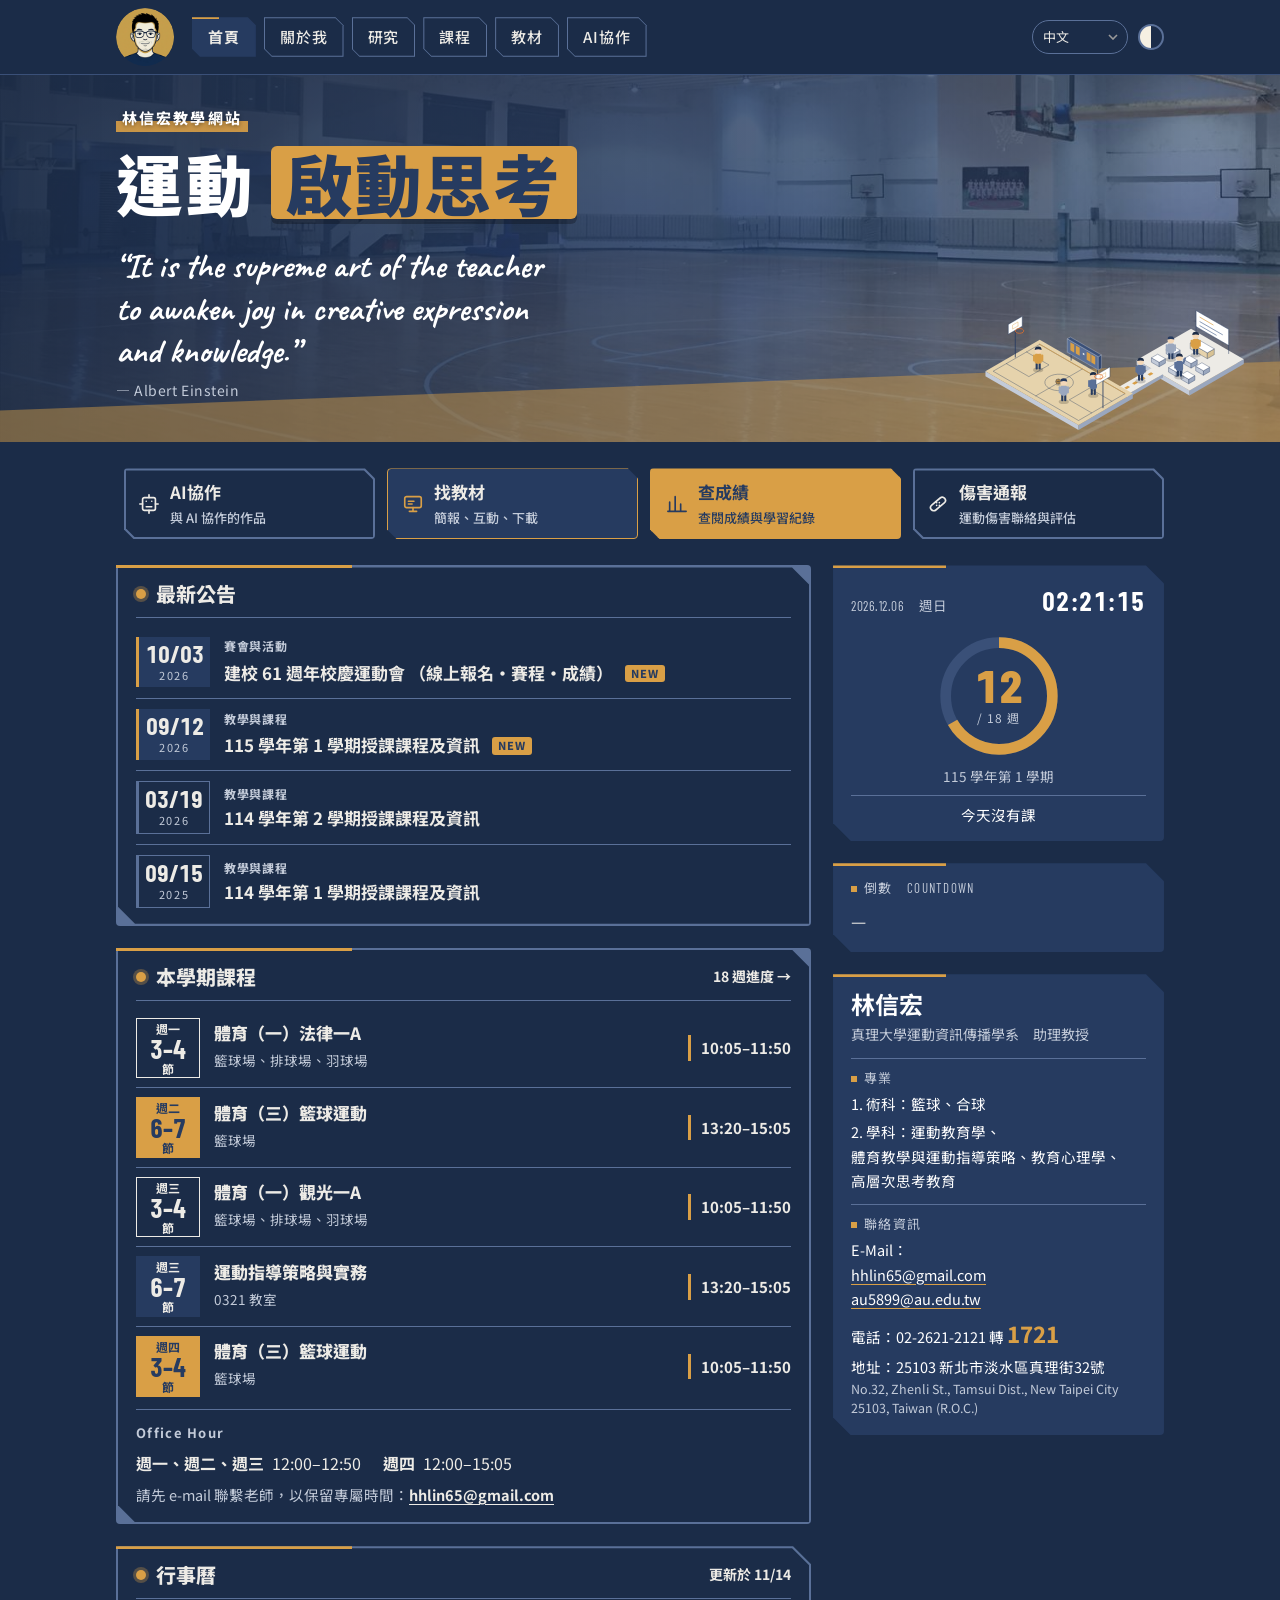
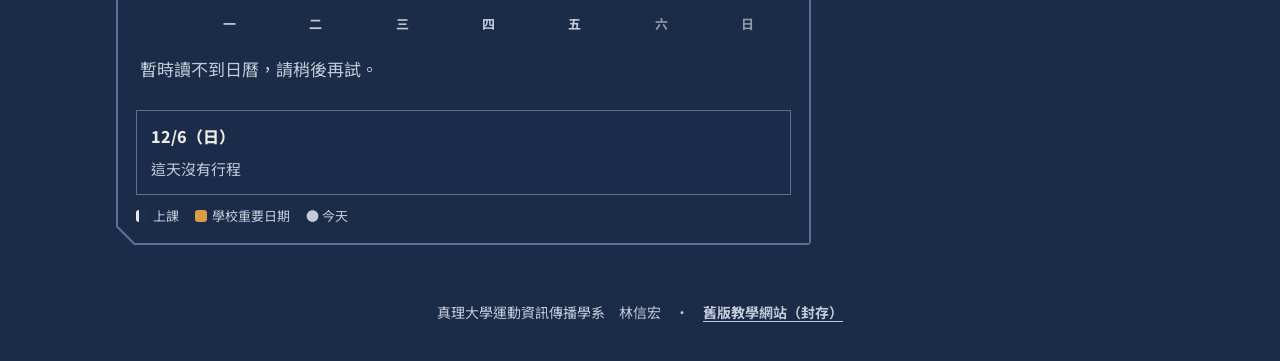
==== index.html @ 69d75ae9 "Use Chinese name only in all languages Co-Authored-By: Claude Sonnet 5.5 <noreply@anthropic.com>" ====
<!doctype html>
<html lang="zh-Hant">
<head>
<meta charset="utf-8">
<meta name="viewport" content="width=device-width,initial-scale=1,viewport-fit=cover">
<title>林信宏教學網站</title>
<meta name="description" content="真理大學運動資訊傳播學系助理教授林信宏的教學網站：課程、教材、行事曆、成績查詢與運動傷害通報。">
<meta name="theme-color" content="#263b60">
<link rel="canonical" href="https://hhlin65.github.io/">
<meta property="og:type" content="website"><meta property="og:site_name" content="林信宏教學網站"><meta property="og:locale" content="zh_TW">
<meta property="og:title" content="林信宏教學網站"><meta property="og:description" content="真理大學運動資訊傳播學系助理教授林信宏的教學網站：課程、教材、行事曆、成績查詢與運動傷害通報。"><meta property="og:url" content="https://hhlin65.github.io/"><meta property="og:image" content="https://hhlin65.github.io/assets/img/og.jpg">
<meta name="twitter:card" content="summary_large_image">
<link rel="icon" type="image/png" href="assets/img/favicon.png"><link rel="apple-touch-icon" href="assets/img/apple-touch-icon.png">
<script>try{var _t=localStorage.getItem("theme");if(_t!=="light"&&_t!=="dark")_t="dark";document.documentElement.setAttribute("data-theme",_t)}catch(e){document.documentElement.setAttribute("data-theme","dark")}</script>
<link rel="preconnect" href="https://fonts.googleapis.com"><link rel="preconnect" href="https://fonts.gstatic.com" crossorigin>
<link rel="stylesheet" href="https://fonts.googleapis.com/css2?family=Barlow+Condensed:wght@600;700;800&family=Caveat:wght@700&family=Noto+Sans+TC:wght@400;500;700;800&family=Noto+Sans:wght@400;500;700;800&family=Noto+Sans+JP:wght@400;500;700;800&display=swap">
<link rel="stylesheet" href="assets/css/index.css?v=20261115f">
</head>
<body>
<header class="top"><div class="wrap">
  <a class="brand" href="index.html" aria-label="首頁"><img src="assets/img/avatar-d52c3fb4.png" alt="林信宏" width="116" height="116"></a>
  <div class="langs"><select aria-label="Language" title="Language"><option value="zh">中文</option><option value="en">English</option><option value="ja">日本語</option><option value="vi">Tiếng Việt</option></select></div><button id="themebtn" class="themebtn" type="button" aria-label="切換淺色或深色"></button>
  <nav><a class="on" href="index.html">首頁</a><a href="about.html">關於我</a><a href="research.html">研究</a><a href="courses.html">課程</a><a class="nx" href="materials.html">教材</a><a class="nx" href="ai.html">AI協作</a><a class="nmb" href="#more" role="button" aria-haspopup="true" aria-expanded="false">更多</a><span class="nmm" hidden><a href="materials.html">教材</a><a href="ai.html">AI協作</a></span></nav>
</div></header>

<section class="hero photo" id="heroB"><div class="wrap"><div class="hw"><div class="hx">
   <div class="eyebrow">林信宏教學網站</div>
    <h1>運動<em>啟動思考</em></h1>
    <figure class="hq"><blockquote>“It is the supreme art of the teacher to awaken joy in creative expression and knowledge.”</blockquote><figcaption>— Albert Einstein</figcaption></figure>
  </div><div class="art"><svg class="isoart" viewBox="-182 -159 798 441" role="img" aria-label="籃球場與教室的等距插圖：教練與學生在球場練習，學生在教室上課，中間有小路相連" xmlns="http://www.w3.org/2000/svg"><title>籃球場與教室</title><g class="fl fl3"><g transform="translate(78.8 -240.5)"><polygon points="202.6,299.0 355.8,387.4 355.8,373.1 202.6,284.7" fill="#C3CBD9"/><polygon points="513.4,296.4 355.8,387.4 355.8,373.1 513.4,282.1" fill="#9AA7BE"/><polygon points="360.3,193.7 513.4,282.1 355.8,373.1 202.6,284.7" fill="#EDEBE6"/><polygon points="374.9,187.9 469.5,242.5 469.5,195.7 374.9,141.1" fill="#FFFFFF" stroke="#263b60" stroke-width="1.4" stroke-linejoin="round"/><polyline points="386.2,160.6 424.4,182.7" fill="none" stroke="#d99f46" stroke-width="2" stroke-linecap="round" stroke-linejoin="round" opacity="1"/><polyline points="386.2,173.6 451.5,211.2" fill="none" stroke="#5A7098" stroke-width="2" stroke-linecap="round" stroke-linejoin="round" opacity="1"/><polyline points="386.2,185.2 433.4,212.6" fill="none" stroke="#5A7098" stroke-width="2" stroke-linecap="round" stroke-linejoin="round" opacity="1"/><polyline points="374.9,187.9 374.9,211.2" fill="none" stroke="#263b60" stroke-width="1.4" stroke-linecap="round" stroke-linejoin="round" opacity="1"/><polyline points="469.5,242.5 469.5,265.9" fill="none" stroke="#263b60" stroke-width="1.4" stroke-linecap="round" stroke-linejoin="round" opacity="1"/><polygon points="358.0,252.2 407.6,280.8 407.6,263.9 358.0,235.3" fill="#E6D3AC" stroke="#263b60" stroke-width="1" stroke-linejoin="round"/><polygon points="427.8,269.1 407.6,280.8 407.6,263.9 427.8,252.2" fill="#D8C294" stroke="#263b60" stroke-width="1" stroke-linejoin="round"/><polygon points="378.3,223.6 427.8,252.2 407.6,263.9 358.0,235.3" fill="#FFFFFF" stroke="#263b60" stroke-width="1" stroke-linejoin="round"/><polygon points="288.2,266.5 310.7,279.5 310.7,266.5 288.2,253.5" fill="#C3CBD9" stroke="#263b60" stroke-width="1" stroke-linejoin="round"/><polygon points="328.7,269.1 310.7,279.5 310.7,266.5 328.7,256.1" fill="#9AA7BE" stroke="#263b60" stroke-width="1" stroke-linejoin="round"/><polygon points="306.2,243.1 328.7,256.1 310.7,266.5 288.2,253.5" fill="#FFFFFF" stroke="#263b60" stroke-width="1" stroke-linejoin="round"/><polygon points="245.4,291.2 267.9,304.2 267.9,291.2 245.4,278.2" fill="#C3CBD9" stroke="#263b60" stroke-width="1" stroke-linejoin="round"/><polygon points="286.0,293.8 267.9,304.2 267.9,291.2 286.0,280.8" fill="#9AA7BE" stroke="#263b60" stroke-width="1" stroke-linejoin="round"/><polygon points="263.4,267.8 286.0,280.8 267.9,291.2 245.4,278.2" fill="#FFFFFF" stroke="#263b60" stroke-width="1" stroke-linejoin="round"/><polygon points="337.7,295.1 360.3,308.1 360.3,295.1 337.7,282.1" fill="#C3CBD9" stroke="#263b60" stroke-width="1" stroke-linejoin="round"/><polygon points="378.3,297.7 360.3,308.1 360.3,295.1 378.3,284.7" fill="#9AA7BE" stroke="#263b60" stroke-width="1" stroke-linejoin="round"/><polygon points="355.8,271.7 378.3,284.7 360.3,295.1 337.7,282.1" fill="#FFFFFF" stroke="#263b60" stroke-width="1" stroke-linejoin="round"/><polygon points="373.8,315.9 396.3,328.9 396.3,315.9 373.8,302.9" fill="#C3CBD9" stroke="#263b60" stroke-width="1" stroke-linejoin="round"/><polygon points="414.3,318.5 396.3,328.9 396.3,315.9 414.3,305.5" fill="#9AA7BE" stroke="#263b60" stroke-width="1" stroke-linejoin="round"/><polygon points="391.8,292.5 414.3,305.5 396.3,315.9 373.8,302.9" fill="#FFFFFF" stroke="#263b60" stroke-width="1" stroke-linejoin="round"/><polygon points="295.0,319.8 317.5,332.8 317.5,319.8 295.0,306.8" fill="#C3CBD9" stroke="#263b60" stroke-width="1" stroke-linejoin="round"/><polygon points="335.5,322.4 317.5,332.8 317.5,319.8 335.5,309.4" fill="#9AA7BE" stroke="#263b60" stroke-width="1" stroke-linejoin="round"/><polygon points="313.0,296.4 335.5,309.4 317.5,319.8 295.0,306.8" fill="#FFFFFF" stroke="#263b60" stroke-width="1" stroke-linejoin="round"/><polygon points="331.0,340.6 353.5,353.6 353.5,340.6 331.0,327.6" fill="#C3CBD9" stroke="#263b60" stroke-width="1" stroke-linejoin="round"/><polygon points="371.5,343.2 353.5,353.6 353.5,340.6 371.5,330.2" fill="#9AA7BE" stroke="#263b60" stroke-width="1" stroke-linejoin="round"/><polygon points="349.0,317.2 371.5,330.2 353.5,340.6 331.0,327.6" fill="#FFFFFF" stroke="#263b60" stroke-width="1" stroke-linejoin="round"/><g transform="translate(373.8 269.1) scale(1.35)"><ellipse cx="0" cy="1" rx="11" ry="5" fill="#000" opacity=".18"/><rect x="-5.5" y="-14" width="4.6" height="14" rx="2" fill="#263b60"/><rect x="0.9" y="-14" width="4.6" height="14" rx="2" fill="#263b60"/><rect x="-8" y="-34" width="16" height="22" rx="6" fill="#d99f46"/><rect x="-11" y="-32" width="4" height="15" rx="2" fill="#d99f46"/><rect x="7" y="-32" width="4" height="15" rx="2" fill="#d99f46"/><circle cx="0" cy="-41" r="7.2" fill="#F3D7B8"/><path d="M-7.4 -42 a7.4 7.4 0 0 1 14.8 0 q-7 -3 -14.8 0z" fill="#1b2c48"/></g><g transform="translate(301.7 282.1) scale(1.35)"><ellipse cx="0" cy="1" rx="11" ry="5" fill="#000" opacity=".18"/><rect x="-5.5" y="-14" width="4.6" height="14" rx="2" fill="#263b60"/><rect x="0.9" y="-14" width="4.6" height="14" rx="2" fill="#263b60"/><rect x="-8" y="-34" width="16" height="22" rx="6" fill="#9AA7BE"/><rect x="-11" y="-32" width="4" height="15" rx="2" fill="#9AA7BE"/><rect x="7" y="-32" width="4" height="15" rx="2" fill="#9AA7BE"/><circle cx="0" cy="-41" r="7.2" fill="#F3D7B8"/><path d="M-7.4 -42 a7.4 7.4 0 0 1 14.8 0 q-7 -3 -14.8 0z" fill="#263b60"/></g><g transform="translate(326.5 332.8) scale(1.35)"><ellipse cx="0" cy="1" rx="11" ry="5" fill="#000" opacity=".18"/><rect x="-5.5" y="-14" width="4.6" height="14" rx="2" fill="#263b60"/><rect x="0.9" y="-14" width="4.6" height="14" rx="2" fill="#263b60"/><rect x="-8" y="-34" width="16" height="22" rx="6" fill="#5A7098"/><rect x="-11" y="-32" width="4" height="15" rx="2" fill="#5A7098"/><rect x="7" y="-42" width="4" height="15" rx="2" fill="#5A7098" transform="rotate(20 9 -30)"/><circle cx="0" cy="-41" r="7.2" fill="#F3D7B8"/><path d="M-7.4 -42 a7.4 7.4 0 0 1 14.8 0 q-7 -3 -14.8 0z" fill="#1b2c48"/></g></g></g><g class="fl fl2"><polygon points="225.2,135.2 256.7,153.4 256.7,143.0 225.2,124.8" fill="#C3CBD9"/><polygon points="358.0,94.9 256.7,153.4 256.7,143.0 358.0,84.5" fill="#9AA7BE"/><polygon points="326.5,66.3 358.0,84.5 256.7,143.0 225.2,124.8" fill="#EDEBE6"/><polygon points="323.1,80.0 329.9,83.8 319.7,89.7 313.0,85.8" fill="#d99f46"/><polygon points="300.6,93.0 307.4,96.8 297.2,102.7 290.5,98.8" fill="#d99f46"/><polygon points="278.1,105.9 284.8,109.8 274.7,115.7 267.9,111.8" fill="#d99f46"/><polygon points="255.6,118.9 262.3,122.8 252.2,128.7 245.4,124.8" fill="#d99f46"/><g transform="translate(292.7 104.0) scale(1.35)"><ellipse cx="0" cy="1" rx="11" ry="5" fill="#000" opacity=".18"/><rect x="-5.5" y="-14" width="4.6" height="14" rx="2" fill="#263b60"/><rect x="0.9" y="-14" width="4.6" height="14" rx="2" fill="#263b60"/><rect x="-8" y="-34" width="16" height="22" rx="6" fill="#5A7098"/><rect x="-11" y="-32" width="4" height="15" rx="2" fill="#5A7098"/><rect x="7" y="-32" width="4" height="15" rx="2" fill="#5A7098"/><circle cx="0" cy="-41" r="7.2" fill="#F3D7B8"/><path d="M-7.4 -42 a7.4 7.4 0 0 1 14.8 0 q-7 -3 -14.8 0z" fill="#1b2c48"/></g></g><g class="fl fl1"><polygon points="-157.6,91.0 112.6,247.0 112.6,232.7 -157.6,76.7" fill="#C3CBD9"/><polygon points="270.2,156.0 112.6,247.0 112.6,232.7 270.2,141.7" fill="#9AA7BE"/><polygon points="0.0,-14.3 270.2,141.7 112.6,232.7 -157.6,76.7" fill="#E6D3AC"/><polyline points="0.0,-1.3 247.7,141.7 112.6,219.7 -135.1,76.7 0.0,-1.3" fill="none" stroke="#263b60" stroke-width="1.5" stroke-linecap="round" stroke-linejoin="round" opacity="0.7"/><polyline points="123.8,70.2 -11.3,148.2" fill="none" stroke="#263b60" stroke-width="1.5" stroke-linecap="round" stroke-linejoin="round" opacity="0.7"/><polyline points="85.6,126.1 78.3,129.4 70.0,131.8 60.9,132.9 51.7,132.9 42.6,131.8 34.3,129.4 27.0,126.1 21.2,121.9 17.2,117.1 15.2,111.9 15.2,106.5 17.2,101.3 21.2,96.5 27.0,92.3 34.3,89.0 42.6,86.6 51.7,85.5 60.9,85.5 70.0,86.6 78.3,89.0 85.6,92.3 91.3,96.5 95.4,101.3 97.4,106.5 97.4,111.9 95.4,117.1 91.3,121.9 85.6,126.1" fill="none" stroke="#263b60" stroke-width="1.5" stroke-linecap="round" stroke-linejoin="round" opacity="0.7"/><polyline points="-38.3,20.8 27.0,58.5 -31.5,92.3 -96.8,54.6" fill="none" stroke="#263b60" stroke-width="1.5" stroke-linecap="round" stroke-linejoin="round" opacity="0.7"/><polyline points="209.4,163.8 144.1,126.1 85.6,159.9 150.9,197.6" fill="none" stroke="#263b60" stroke-width="1.5" stroke-linecap="round" stroke-linejoin="round" opacity="0.7"/><polyline points="0.0,-1.6 247.7,141.4" fill="none" stroke="#d99f46" stroke-width="2.2" stroke-linecap="round" stroke-linejoin="round" opacity="0.9"/><polyline points="-70.9,35.8 -70.9,-47.4" fill="none" stroke="#263b60" stroke-width="2.4" stroke-linecap="round" stroke-linejoin="round" opacity="1"/><polygon points="-50.7,-53.9 -91.2,-30.5 -91.2,-59.1 -50.7,-82.5" fill="#FFFFFF" stroke="#263b60" stroke-width="1.2" stroke-linejoin="round"/><polyline points="-63.0,-54.6 -78.8,-45.5 -78.8,-57.2 -63.0,-66.3 -63.0,-54.6" fill="none" stroke="#d99f46" stroke-width="1.1" stroke-linecap="round" stroke-linejoin="round" opacity="1"/><polyline points="-50.0,-35.4 -53.9,-33.8 -58.5,-33.3 -63.2,-33.8 -67.1,-35.4 -69.7,-37.6 -70.6,-40.3 -69.7,-43.0 -67.1,-45.2 -63.2,-46.8 -58.5,-47.3 -53.9,-46.8 -50.0,-45.2 -47.4,-43.0 -46.4,-40.3 -47.4,-37.6 -50.0,-35.4" fill="none" stroke="#E0702E" stroke-width="2.2" stroke-linecap="round" stroke-linejoin="round" opacity="1"/><polyline points="91.2,44.8 91.2,22.8" fill="none" stroke="#263b60" stroke-width="2.2" stroke-linecap="round" stroke-linejoin="round" opacity="1"/><polyline points="167.7,89.1 167.7,67.0" fill="none" stroke="#263b60" stroke-width="2.2" stroke-linecap="round" stroke-linejoin="round" opacity="1"/><polygon points="79.9,21.5 170.0,73.4 170.0,34.5 79.9,-17.5" fill="#5A7098" stroke="#C3CBD9" stroke-width="1" stroke-linejoin="round"/><polygon points="179.0,68.2 170.0,73.4 170.0,34.5 179.0,29.3" fill="#2F4670" stroke="#C3CBD9" stroke-width="1" stroke-linejoin="round"/><polygon points="88.9,-22.7 179.0,29.3 170.0,34.5 79.9,-17.5" fill="#3A5078" stroke="#C3CBD9" stroke-width="1" stroke-linejoin="round"/><polygon points="88.9,16.2 100.2,22.8 100.2,-0.6 88.9,-7.1" fill="#d99f46"/><polygon points="104.7,25.3 116.0,31.8 116.0,8.4 104.7,1.9" fill="#d99f46"/><polygon points="136.2,43.6 147.5,50.1 147.5,26.7 136.2,20.2" fill="#d99f46"/><polygon points="149.7,51.3 161.0,57.8 161.0,34.4 149.7,27.9" fill="#d99f46"/><polygon points="125.0,28.0 129.5,30.6 129.5,25.4 125.0,22.8" fill="#EDEBE6"/><g transform="translate(54.0 106.6)"><ellipse cx="0" cy="9" rx="7" ry="3" fill="#000" opacity=".18"/><circle r="7.5" fill="#d99f46" stroke="#1b2c48" stroke-width="1.2"/><path d="M-7.5 0h15M0 -7.5v15M-5 -5.5q5 5.5 0 11M5 -5.5q-5 5.5 0 11" stroke="#1b2c48" stroke-width="1" fill="none"/></g><g transform="translate(-4.5 71.5) scale(1.35)"><ellipse cx="0" cy="1" rx="11" ry="5" fill="#000" opacity=".18"/><rect x="-5.5" y="-14" width="4.6" height="14" rx="2" fill="#263b60"/><rect x="0.9" y="-14" width="4.6" height="14" rx="2" fill="#263b60"/><rect x="-8" y="-34" width="16" height="22" rx="6" fill="#d99f46"/><rect x="-11" y="-32" width="4" height="15" rx="2" fill="#d99f46"/><rect x="7" y="-32" width="4" height="15" rx="2" fill="#d99f46"/><circle cx="0" cy="-41" r="7.2" fill="#F3D7B8"/><path d="M-7.4 -42 a7.4 7.4 0 0 1 14.8 0 q-7 -3 -14.8 0z" fill="#1b2c48"/><path d="M0 -33 l0 4" stroke="#d99f46" stroke-width="1.5"/><circle cx="0" cy="-28" r="2" fill="#d99f46"/></g><g transform="translate(155.4 145.6) scale(1.35)"><ellipse cx="0" cy="1" rx="11" ry="5" fill="#000" opacity=".18"/><rect x="-5.5" y="-14" width="4.6" height="14" rx="2" fill="#263b60"/><rect x="0.9" y="-14" width="4.6" height="14" rx="2" fill="#263b60"/><rect x="-8" y="-34" width="16" height="22" rx="6" fill="#5A7098"/><rect x="-11" y="-32" width="4" height="15" rx="2" fill="#5A7098"/><rect x="7" y="-42" width="4" height="15" rx="2" fill="#5A7098" transform="rotate(20 9 -30)"/><circle cx="0" cy="-41" r="7.2" fill="#F3D7B8"/><path d="M-7.4 -42 a7.4 7.4 0 0 1 14.8 0 q-7 -3 -14.8 0z" fill="#1b2c48"/></g><g transform="translate(69.8 163.8) scale(1.35)"><ellipse cx="0" cy="1" rx="11" ry="5" fill="#000" opacity=".18"/><rect x="-5.5" y="-14" width="4.6" height="14" rx="2" fill="#263b60"/><rect x="0.9" y="-14" width="4.6" height="14" rx="2" fill="#263b60"/><rect x="-8" y="-34" width="16" height="22" rx="6" fill="#9AA7BE"/><rect x="-11" y="-32" width="4" height="15" rx="2" fill="#9AA7BE"/><rect x="7" y="-32" width="4" height="15" rx="2" fill="#9AA7BE"/><circle cx="0" cy="-41" r="7.2" fill="#F3D7B8"/><path d="M-7.4 -42 a7.4 7.4 0 0 1 14.8 0 q-7 -3 -14.8 0z" fill="#263b60"/></g><polyline points="183.5,182.7 183.5,99.5" fill="none" stroke="#263b60" stroke-width="2.4" stroke-linecap="round" stroke-linejoin="round" opacity="1"/><polygon points="203.8,93.0 163.2,116.4 163.2,87.8 203.8,64.4" fill="#FFFFFF" stroke="#263b60" stroke-width="1.2" stroke-linejoin="round"/><polyline points="191.4,92.3 175.6,101.4 175.6,89.7 191.4,80.6 191.4,92.3" fill="none" stroke="#d99f46" stroke-width="1.1" stroke-linecap="round" stroke-linejoin="round" opacity="1"/><polyline points="179.7,97.2 175.8,98.8 171.1,99.3 166.5,98.8 162.6,97.2 159.9,95.0 159.0,92.3 159.9,89.6 162.6,87.4 166.5,85.8 171.1,85.3 175.8,85.8 179.7,87.4 182.3,89.6 183.2,92.3 182.3,95.0 179.7,97.2" fill="none" stroke="#E0702E" stroke-width="2.2" stroke-linecap="round" stroke-linejoin="round" opacity="1"/></g></svg></div></div></div></section>

<main class="wrap">
  <nav class="quick" aria-label="快速入口">
    <a class="qk" href="ai.html"><svg width="22" height="22" viewBox="0 0 24 24" fill="none" stroke="currentColor" stroke-width="1.8" stroke-linecap="round" stroke-linejoin="round"><rect x="5" y="5" width="14" height="14" rx="2"/><path d="M9 9h.01M15 9h.01M9 15h6M12 2v3M12 19v3M2 12h3M19 12h3"/></svg><b>AI協作</b><span>與 AI 協作的作品</span></a>
    <a class="qk hi" href="materials.html"><svg width="22" height="22" viewBox="0 0 24 24" fill="none" stroke="currentColor" stroke-width="1.8" stroke-linecap="round" stroke-linejoin="round"><rect x="3" y="4" width="18" height="12" rx="2"/><path d="M8 20h8M12 16v4M7 9h6M7 12h4"/></svg><b>找教材</b><span>簡報、互動、下載</span></a>
    <a class="qk gd" href="https://script.google.com/macros/s/AKfycbyzndbD1elnk8RmDRaUvWYGxYYZqFdYYVvDS8jlTCktaMalX1Iyf2mPrUxnWKXONxP5/exec" target="_blank" rel="noopener"><svg width="22" height="22" viewBox="0 0 24 24" fill="none" stroke="currentColor" stroke-width="1.8" stroke-linecap="round" stroke-linejoin="round"><path d="M4 20V10M10 20V4M16 20v-8M22 20H2"/></svg><b>查成績</b><span>查閱成績與學習紀錄</span></a>
    <a class="qk" href="https://script.google.com/macros/s/AKfycbwx3yVNJ8moSNGiHnkkxMR8lPpFZ1Q7ZP0ABpOi9_oW9vx4gBXgfvj_aTLtWyEIZdo/exec" target="_blank" rel="noopener"><svg width="22" height="22" viewBox="0 0 24 24" fill="none" stroke="currentColor" stroke-width="1.8" stroke-linecap="round" stroke-linejoin="round"><rect x="2.5" y="8.5" width="19" height="7" rx="3.5" transform="rotate(-40 12 12)"/><path d="M10.5 10.5h.01M13.5 13.5h.01M10.5 13.5h.01M13.5 10.5h.01"/></svg><b>傷害通報</b><span>運動傷害聯絡與評估</span></a>
  </nav>
  <div class="cols">
    <div class="lcol">
      <article class="panel big sb" aria-labelledby="ann">
        <header class="ph"><i class="led"></i><h2 id="ann">最新公告</h2></header>
        <ul class="wire">
          <li class="new"><div class="wd"><b>10/03</b><small>2026</small></div><div class="tx"><span class="cat">賽會與活動</span><span class="tl"><a href="https://hhlin65.github.io/sportsday/" target="_blank" rel="noopener">建校 61 週年校慶運動會 <span class="nb">（線上報名・賽程・成績）</span></a> <em class="nw">NEW</em></span></div></li>
          <li class="new"><div class="wd"><b>09/12</b><small>2026</small></div><div class="tx"><span class="cat">教學與課程</span><span class="tl"><a href="courses.html">115 學年第 1 學期授課課程及資訊</a> <em class="nw">NEW</em></span></div></li>
          <li><div class="wd"><b>03/19</b><small>2026</small></div><div class="tx"><span class="cat">教學與課程</span><a href="courses.html">114 學年第 2 學期授課課程及資訊</a></div></li>
          <li><div class="wd"><b>09/15</b><small>2025</small></div><div class="tx"><span class="cat">教學與課程</span><a href="courses.html">114 學年第 1 學期授課課程及資訊</a></div></li>
        </ul>
      </article>
      <article class="panel big sb" aria-labelledby="crs">
        <header class="ph"><i class="led"></i><h2 id="crs">本學期課程</h2><a class="all" href="courses.html">18 週進度 →</a></header>
        <ul class="fx">
          <li data-d="1"><div class="dy"><small>週一</small><b>3–4</b><small>節</small></div><div class="nm"><b><a href="courses.html#c-pe1">體育（一）法律一A</a></b><span>籃球場、排球場、羽球場</span></div><em>10:05–11:50</em></li>
          <li data-d="2"><div class="dy gd"><small>週二</small><b>6–7</b><small>節</small></div><div class="nm"><b><a href="courses.html#c-pe3">體育（三）籃球運動</a></b><span>籃球場</span></div><em>13:20–15:05</em></li>
          <li data-d="3"><div class="dy"><small>週三</small><b>3–4</b><small>節</small></div><div class="nm"><b><a href="courses.html#c-pe1">體育（一）觀光一A</a></b><span>籃球場、排球場、羽球場</span></div><em>10:05–11:50</em></li>
          <li data-d="3"><div class="dy nv"><small>週三</small><b>6–7</b><small>節</small></div><div class="nm"><b><a href="courses.html#c-sports">運動指導策略與實務</a></b><span>0321 教室</span></div><em>13:20–15:05</em></li>
          <li data-d="4"><div class="dy gd"><small>週四</small><b>3–4</b><small>節</small></div><div class="nm"><b><a href="courses.html#c-pe3">體育（三）籃球運動</a></b><span>籃球場</span></div><em>10:05–11:50</em></li>
        </ul>
        <div class="oh"><div class="ohh">Office Hour</div><div class="ohb"><span><b>週一、週二、週三</b><span class="nb">12:00–12:50</span></span><span><b>週四</b><span class="nb">12:00–15:05</span></span></div><p><span class="nb">請先 e-mail 聯繫老師，</span><span class="nb">以保留專屬時間：</span><a class="ml" href="mailto:hhlin65@gmail.com">hhlin65@gmail.com</a></p></div>
      </article>
      <article class="panel big" aria-labelledby="calh">
      <header class="ph"><i class="led"></i><h2 id="calh">行事曆</h2><span class="all" id="calUpd">連線中…</span></header>
      <div class="calwrap">
        <div class="calgrid calhead"><span></span><span>一</span><span>二</span><span>三</span><span>四</span><span>五</span><span class="we">六</span><span class="we">日</span></div>
        <div id="calBody" class="calbody"></div>
      </div>
      <div class="caldet" id="calDet" aria-live="polite"></div>
      <div class="legend2"><span><i class="c1"></i>上課</span><span><i class="c2"></i>學校重要日期</span><span>● 今天</span></div>
    </article>
    </div>
    <aside class="rcol" aria-label="儀表">
      <article class="gauge ringc">
        <div class="gl clk"><span id="clkD"></span><b id="clkT"></b></div>
        <div class="ringw"><svg viewBox="0 0 120 120" width="128" height="128" aria-hidden="true"><circle cx="60" cy="60" r="50" fill="none" stroke="#3A5078" stroke-width="10"/><circle id="ringArc" cx="60" cy="60" r="50" fill="none" stroke="#d99f46" stroke-width="10" stroke-linecap="butt" transform="rotate(-90 60 60)" stroke-dasharray="314.2" stroke-dashoffset="314.2"/></svg><div class="rc"><b id="ringNum">—</b><small>/ 18 週</small></div></div>
        <div class="gs" id="wkSub">115 學年第 1 學期</div>
        <div class="gt" id="todayLine"></div>
      </article>
      <article class="gauge">
        <div class="gl">倒數　COUNTDOWN</div>
        <ul class="cd" id="keyList"><li><span>載入中…</span></li></ul>
      </article>
      <article class="gauge pcard">
        <div class="pn"><b>林信宏</b><span>真理大學運動資訊傳播學系　助理教授</span></div>
        <div class="pk"><div class="gl">專業</div><p>1. 術科：籃球、合球</p><p>2. 學科：<span class="nb">運動教育學</span>、<span class="nb">體育教學與運動指導策略</span>、<span class="nb">教育心理學</span>、<span class="nb">高層次思考教育</span></p></div>
        <div class="pk"><div class="gl">聯絡資訊</div><p>E-Mail：<br><a class="ml" href="mailto:hhlin65@gmail.com">hhlin65@gmail.com</a><br><a class="ml" href="mailto:au5899@au.edu.tw">au5899@au.edu.tw</a></p><p>電話：02-2621-2121 轉 <b class="ex">1721</b></p><p>地址：25103 新北市淡水區真理街32號<br><small>No.32, Zhenli St., Tamsui Dist., New Taipei City 25103, Taiwan (R.O.C.)</small></p></div>
      </article>
    </aside>
  </div>
  <footer>真理大學運動資訊傳播學系　林信宏　·　<a href="https://sites.google.com/site/hhlinspeclass/" target="_blank" rel="noopener">舊版教學網站（封存）</a></footer>
</main>

<script>
(function(){
  var r=document.documentElement,b=document.getElementById('themebtn');
  var mq=window.matchMedia('(prefers-color-scheme: dark)');
  function cur(){var t=r.getAttribute('data-theme');return t||(mq.matches?'dark':'light')}
  function label(){b.textContent=cur()==='dark'?'淺色':'深色'}
  try{var s=localStorage.getItem('theme');if(s==='dark'||s==='light')r.setAttribute('data-theme',s)}catch(e){}
  label();
  b.addEventListener('click',function(){
    var n=cur()==='dark'?'light':'dark';
    r.setAttribute('data-theme',n);
    try{localStorage.setItem('theme',n)}catch(e){}
    label();
  });
})();
</script>
<script>
(function(){
  var FEED='https://script.google.com/macros/s/AKfycbwsQjx7zUl_Aw4x_a35UuPVK7RxOvyIbL1wKVugX9z81hj-_L9Sz5AG5fJ4n3idP01W/exec';
  var START=new Date(2026,8,14);
  function pad(n){return ('0'+n).slice(-2)}
  function key(d){return d.getFullYear()+'-'+pad(d.getMonth()+1)+'-'+pad(d.getDate())}
  function pd(s){var a=s.slice(0,10).split('-');return new Date(+a[0],+a[1]-1,+a[2])}
  var SHORT=[[/法律/,'體育一 法律'],[/觀光/,'體育一 觀光'],[/籃球/,'籃球'],[/運動指導/,'運動指導'],[/專題/,'專題(二)']];
  function short(t){for(var i=0;i<SHORT.length;i++){if(SHORT[i][0].test(t))return SHORT[i][1]}return t.length>7?t.slice(0,7)+'…':t}
  var WD=['日','一','二','三','四','五','六'];
  window._showDay=function(k){
    var box=document.getElementById('calDet'),by=window._by||{};window._sel=k;
    var cells=document.querySelectorAll('#calBody .cell');for(var i=0;i<cells.length;i++){cells[i].classList.toggle('sel',cells[i].getAttribute('data-k')===k)}
    var d=pd(k),its=(by[k]||[]).filter(function(x){return !x.office});
    its.sort(function(a,b){return (b.school?1:0)-(a.school?1:0)||String(a.time).localeCompare(String(b.time))});
    var h='<div class="dh">'+(d.getMonth()+1)+'/'+d.getDate()+'（'+WD[d.getDay()]+'）</div>';
    h+=its.length?'<ul>'+its.map(function(x){return x.school?'<li><i class="c2"></i><span>'+x.t.replace(/^真理｜/,'')+'</span></li>':'<li><i class="c1"></i><b>'+x.time+'</b><span>'+x.t+'</span></li>'}).join('')+'</ul>':'<p class="none">這天沒有行程</p>';
    box.innerHTML=h;
  };
  document.addEventListener('click',function(e){var c=e.target.closest&&e.target.closest('#calBody .cell');if(c)window._showDay(c.getAttribute('data-k'))});
  document.addEventListener('keydown',function(e){if(e.key!=='Enter'&&e.key!==' ')return;var c=e.target.closest&&e.target.closest('#calBody .cell');if(c){e.preventDefault();window._showDay(c.getAttribute('data-k'))}});
  function render(data){
    var evs=data.events||[], by={}, wkOf={};
    function add(k,o){(by[k]=by[k]||[]).push(o)}
    evs.forEach(function(ev){
      var m=ev.t.match(/第\s*(\d+)\s*週/);
      if(ev.a&&m){var d0=pd(ev.s);var mon=new Date(d0);mon.setDate(d0.getDate()-((d0.getDay()+6)%7));wkOf[key(mon)]=+m[1];return}
      if(ev.a){for(var d=pd(ev.s),e=pd(ev.e);d<=e;d.setDate(d.getDate()+1)){add(key(d),{t:ev.t,school:1})}}
      else{add(ev.s.slice(0,10),{t:ev.t,time:ev.s.slice(11,16)+'–'+ev.e.slice(11,16),office:/office\s*hour/i.test(ev.t)})}
    });
    var today=new Date();today=new Date(today.getFullYear(),today.getMonth(),today.getDate());
    var mon=new Date(today);mon.setDate(today.getDate()-((today.getDay()+6)%7)-7);
    var html='';
    for(var r=0;r<5;r++){
      var rm=new Date(mon);rm.setDate(mon.getDate()+r*7);
      var n=wkOf[key(rm)]; if(!n){var df=Math.floor((rm-START)/86400000);var f=Math.floor(df/7)+1;n=(f>=1&&f<=18)?f:''}
      html+='<div class="calrow"><div class="wk">'+(n?'第<br>'+n+'<br>週':'')+'</div>';
      for(var c=0;c<7;c++){
        var dd=new Date(rm);dd.setDate(rm.getDate()+c);var k=key(dd);
        var cls='cell'+(c>=5?' we':'')+(dd<today?' past':'')+(+dd===+today?' today':'');
        var items=(by[k]||[]).filter(function(x){return !x.office});
        items.sort(function(a,b){return (b.school?1:0)-(a.school?1:0)});
        var inner=items.map(function(x){return '<div class="ce '+(x.school?'c2':'c1')+'" title="'+x.t.replace(/"/g,'')+'">'+(x.school?x.t.replace(/^真理｜/,''):short(x.t))+'</div>'}).join('');
        var label=(dd.getDate()===1?(dd.getMonth()+1)+'/':'')+dd.getDate();
        html+='<div class="'+cls+'" data-k="'+k+'" tabindex="0" role="button"><div class="dn">'+label+'</div><div class="evs">'+inner+'</div></div>';
      }
      html+='</div>';
    }
    document.getElementById('calBody').innerHTML=html;
    window._by=by;window._sel=window._sel||key(today);window._showDay(window._sel);
    var u=document.getElementById('calUpd'); if(u&&data.updated){u.textContent='資料更新 '+data.updated.slice(5,10).replace('-','/')+' '+data.updated.slice(11,16)}
    // 接下來的重要日期
    var tk=key(today), list=[];
    evs.forEach(function(ev){
      if(/第\s*\d+\s*週/.test(ev.t))return;
      if(/^真理｜/.test(ev.t)||/考|測驗/.test(ev.t)){if(ev.e.slice(0,10)>=tk)list.push(ev)}
    });
    list=list.slice(0,5);
    var kl=document.getElementById('keyList');
    kl.innerHTML=list.length?list.map(function(ev){var d=pd(ev.s);var dd=Math.round((d-today)/86400000);return '<li><div class="n"><b>'+dd+'</b><small>天</small></div><div class="t"><span>'+ev.t.replace(/^真理｜/,'')+'</span><small>'+(d.getMonth()+1)+'/'+d.getDate()+'（'+WD[d.getDay()]+'）</small></div></li>'}).join(''):'<li><span>近期沒有登錄的重要日期</span></li>';
    // 今天的課（以日曆為準）
    var tl=(by[tk]||[]).filter(function(x){return !x.office&&!x.school});
    var tlEl=document.getElementById('todayLine'); if(tlEl){tlEl.textContent=tl.length?('今天　'+tl.map(function(x){return x.time.slice(0,5)+' '+x.t}).join('；')):'今天沒有課'}
  }
  var SNAP={"updated":"2026-11-14T17:43","events":[{"t":"115/1學期_第9週","s":"2026-11-09","e":"2026-11-09","a":1},{"t":"體育(一) 法律一A","s":"2026-11-09T10:05","e":"2026-11-09T11:50","a":0},{"t":"體育(三)-籃球運動","s":"2026-11-10T13:20","e":"2026-11-10T15:05","a":0},{"t":"體育(一) 觀光一A","s":"2026-11-11T10:05","e":"2026-11-11T11:50","a":0},{"t":"運動指導策略與實務","s":"2026-11-11T13:20","e":"2026-11-11T15:05","a":0},{"t":"體育(三)-籃球運動","s":"2026-11-12T10:05","e":"2026-11-12T11:50","a":0},{"t":"運動資訊傳播專題(二)","s":"2026-11-12T15:15","e":"2026-11-12T17:00","a":0},{"t":"115/1學期_第10週","s":"2026-11-16","e":"2026-11-16","a":1},{"t":"真理｜期中考成績登錄截止","s":"2026-11-16","e":"2026-11-16","a":1},{"t":"體育(一) 法律一A","s":"2026-11-16T10:05","e":"2026-11-16T11:50","a":0},{"t":"體育(三)-籃球運動","s":"2026-11-17T13:20","e":"2026-11-17T15:05","a":0},{"t":"體育(一) 觀光一A","s":"2026-11-18T10:05","e":"2026-11-18T11:50","a":0},{"t":"運動指導策略與實務","s":"2026-11-18T13:20","e":"2026-11-18T15:05","a":0},{"t":"體育(三)-籃球運動","s":"2026-11-19T10:05","e":"2026-11-19T11:50","a":0},{"t":"運動資訊傳播專題(二)","s":"2026-11-19T15:15","e":"2026-11-19T17:00","a":0},{"t":"115/1學期_第11週","s":"2026-11-23","e":"2026-11-23","a":1},{"t":"體育(一) 法律一A","s":"2026-11-23T10:05","e":"2026-11-23T11:50","a":0},{"t":"體育(三)-籃球運動","s":"2026-11-24T13:20","e":"2026-11-24T15:05","a":0},{"t":"體育(一) 觀光一A","s":"2026-11-25T10:05","e":"2026-11-25T11:50","a":0},{"t":"運動指導策略與實務","s":"2026-11-25T13:20","e":"2026-11-25T15:05","a":0},{"t":"體育(三)-籃球運動","s":"2026-11-26T10:05","e":"2026-11-26T11:50","a":0},{"t":"運動資訊傳播專題(二)","s":"2026-11-26T15:15","e":"2026-11-26T17:00","a":0},{"t":"115/1學期_第12週","s":"2026-11-30","e":"2026-11-30","a":1},{"t":"體育(一) 法律一A","s":"2026-11-30T10:05","e":"2026-11-30T11:50","a":0},{"t":"體育(三)-籃球運動","s":"2026-12-01T13:20","e":"2026-12-01T15:05","a":0},{"t":"體育(一) 觀光一A","s":"2026-12-02T10:05","e":"2026-12-02T11:50","a":0},{"t":"運動指導策略與實務","s":"2026-12-02T13:20","e":"2026-12-02T15:05","a":0},{"t":"體育(三)-籃球運動","s":"2026-12-03T10:05","e":"2026-12-03T11:50","a":0},{"t":"運動資訊傳播專題(二)","s":"2026-12-03T15:15","e":"2026-12-03T17:00","a":0},{"t":"真理｜上課達三分之二","s":"2026-12-04","e":"2026-12-04","a":1},{"t":"115/1學期_第13週","s":"2026-12-07","e":"2026-12-07","a":1},{"t":"體育(一) 法律一A","s":"2026-12-07T10:05","e":"2026-12-07T11:50","a":0},{"t":"體育(三)-籃球運動","s":"2026-12-08T13:20","e":"2026-12-08T15:05","a":0},{"t":"體育(一) 觀光一A","s":"2026-12-09T10:05","e":"2026-12-09T11:50","a":0},{"t":"運動指導策略與實務","s":"2026-12-09T13:20","e":"2026-12-09T15:05","a":0},{"t":"體育(三)-籃球運動","s":"2026-12-10T10:05","e":"2026-12-10T11:50","a":0},{"t":"運動資訊傳播專題(二)","s":"2026-12-10T15:15","e":"2026-12-10T17:00","a":0},{"t":"115/1學期_第14週","s":"2026-12-14","e":"2026-12-14","a":1},{"t":"體育(一) 法律一A","s":"2026-12-14T10:05","e":"2026-12-14T11:50","a":0},{"t":"體育(三)-籃球運動","s":"2026-12-15T13:20","e":"2026-12-15T15:05","a":0},{"t":"體育(一) 觀光一A","s":"2026-12-16T10:05","e":"2026-12-16T11:50","a":0},{"t":"運動指導策略與實務","s":"2026-12-16T13:20","e":"2026-12-16T15:05","a":0},{"t":"體育(三)-籃球運動","s":"2026-12-17T10:05","e":"2026-12-17T11:50","a":0},{"t":"運動資訊傳播專題(二)","s":"2026-12-17T15:15","e":"2026-12-17T17:00","a":0},{"t":"115/1學期_第15週","s":"2026-12-21","e":"2026-12-21","a":1},{"t":"體育(一) 法律一A","s":"2026-12-21T10:05","e":"2026-12-21T11:50","a":0},{"t":"體育(三)-籃球運動","s":"2026-12-22T13:20","e":"2026-12-22T15:05","a":0},{"t":"體育(一) 觀光一A","s":"2026-12-23T10:05","e":"2026-12-23T11:50","a":0},{"t":"運動指導策略與實務","s":"2026-12-23T13:20","e":"2026-12-23T15:05","a":0},{"t":"體育(三)-籃球運動","s":"2026-12-24T10:05","e":"2026-12-24T11:50","a":0},{"t":"運動資訊傳播專題(二)","s":"2026-12-24T15:15","e":"2026-12-24T17:00","a":0},{"t":"真理｜行憲紀念日(放假)","s":"2026-12-25","e":"2026-12-25","a":1},{"t":"115/1學期_第16週_期末考週","s":"2026-12-28","e":"2026-12-28","a":1},{"t":"體育(一) 法律一A","s":"2026-12-28T10:05","e":"2026-12-28T11:50","a":0},{"t":"體育(三)-籃球運動","s":"2026-12-29T13:20","e":"2026-12-29T15:05","a":0},{"t":"體育(一) 觀光一A","s":"2026-12-30T10:05","e":"2026-12-30T11:50","a":0},{"t":"運動指導策略與實務","s":"2026-12-30T13:20","e":"2026-12-30T15:05","a":0},{"t":"體育(三)-籃球運動","s":"2026-12-31T10:05","e":"2026-12-31T11:50","a":0},{"t":"運動資訊傳播專題(二)","s":"2026-12-31T15:15","e":"2026-12-31T17:00","a":0},{"t":"真理｜元旦(放假)","s":"2027-01-01","e":"2027-01-01","a":1},{"t":"115/1學期_第17週_彈性教學週","s":"2027-01-04","e":"2027-01-04","a":1},{"t":"真理｜週五課程期末考","s":"2027-01-08","e":"2027-01-08","a":1},{"t":"115/1學期_第18週_彈性教學週","s":"2027-01-11","e":"2027-01-11","a":1},{"t":"真理｜學期成績登錄截止","s":"2027-01-18","e":"2027-01-18","a":1}]};
  var cached=null; try{cached=JSON.parse(localStorage.getItem('calfeed_v1')||'null')}catch(e){}
  var usedSnap=false; if(!cached){cached=SNAP;usedSnap=true}
  if(cached&&cached.events)render(cached);
  fetch(FEED).then(function(r){return r.json()}).then(function(j){if(j&&j.events){render(j);try{localStorage.setItem('calfeed_v1',JSON.stringify(j))}catch(e){}}})
  .catch(function(){var u=document.getElementById('calUpd');if(u&&usedSnap)u.textContent='更新於 '+SNAP.updated.slice(5,10).replace('-','/');if(typeof SNAP!=='undefined'&&usedSnap&&SNAP.updated&&(Date.now()-Date.parse(SNAP.updated))>14*86400000){document.getElementById('calBody').innerHTML='<p style="padding:14px 4px;color:var(--muted)">暫時讀不到日曆，請稍後再試。</p>';document.getElementById('keyList').innerHTML='<li><span>—</span></li>'}});
})();
</script><script>
(function(){
  var START=new Date(2026,8,14),T=18,n=new Date(),t=new Date(n.getFullYear(),n.getMonth(),n.getDate()),df=Math.floor((t-START)/86400000),wk=Math.floor(df/7)+1,ok=df>=0&&wk<=T;
  var num=document.getElementById('ringNum'),arc=document.getElementById('ringArc');
  if(ok){num.textContent=wk;arc.setAttribute('stroke-dashoffset',String(314.2*(1-wk/T)))}else{num.textContent='—'}
  var d=n.getDay();document.querySelectorAll('.fx li').forEach(function(li){if(+li.getAttribute('data-d')===d)li.classList.add('today')});
})();
</script><script>
(function(){var D=['日','一','二','三','四','五','六'];function p(n){return ('0'+n).slice(-2)}
var a=document.getElementById('clkD'),b=document.getElementById('clkT');if(!a||!b)return;
function tick(){var n=new Date();a.textContent=n.getFullYear()+'.'+p(n.getMonth()+1)+'.'+p(n.getDate())+'　週'+D[n.getDay()];b.textContent=p(n.getHours())+':'+p(n.getMinutes())+':'+p(n.getSeconds())}
tick();setInterval(tick,1000)})();
</script>
<script src="assets/js/site.js?v=20261115f" defer></script>
<script src="assets/js/i18n.js?v=20261115f" defer></script>
</body>
</html>
---- assets/css/index.css ----
:root{padding-top:env(safe-area-inset-top,0px);padding-bottom:env(safe-area-inset-bottom,0px)}html{scroll-padding-top:env(safe-area-inset-top,0px)}img{max-width:100%}[hidden]{display:none!important}

/* v3（淺色為主）：參考 1a 簡報與 1b 影片。暖白底＋細線，一個主色（午夜藍），金色只落在「啟動思考」與段落標題的關鍵字底線。
   色碼只用既有：午夜藍 #263b60／較深藍 #1b2c48／金 #d99f46／暖白 #FAF9F6／淡金線 #F8E3B8／奶白 #EDEBE6／深金 #8A5E14。 */
:root{
  --navy:#263b60; --navy-deep:#1b2c48; --gold:#d99f46; --cream:#EDEBE6;
  /* v6 淺色：取自 Arno 提供的影片截圖——奶油底 #F7F1E8、金 #D99E49、斜帶 #F2E5CB、深藍 */
  --bg:#D3BA8C; --card:#D3BA8C; --ink:#263b60; --muted:#3A4A66; --line:#C2A877; --mark:#E6D3AC;
  --hero:#D3BA8C; --card-hi:#263b60; --card-hi-line:#263b60; --card-hi-ink:#EDEBE6;
  --top-bg:#D3BA8C; --top-ink:#263b60; --top-line:#BFA373; --pill-line:rgba(38,59,96,.45); --pill-hover:#E2CDA3; --pill-on:#263b60; --pill-on-ink:#EDEBE6;
  --shadow:rgba(38,59,96,.28); --dash:rgba(38,59,96,.5);
  --qink:#263b60; --qsub:#4B5B76; --htxt:#263b60; --em-ink:#263b60; --gdink:#263b60;
  color-scheme:light;
}
@media (prefers-color-scheme: dark){:root:not([data-theme="light"]){
  --bg:#1B2C48; --card:#263b60; --ink:#EDEBE6; --muted:#C3CBD9; --line:#3A5078; --mark:rgba(217,159,70,.45);
  --hero:#263b60; --card-hi:#263b60; --card-hi-line:#d99f46; --top-bg:#1B2C48; --top-ink:#EDEBE6; --top-line:#3A5078; --pill-line:#5A7098; --pill-hover:#2F4670; --pill-on:#263b60; --pill-on-ink:#EDEBE6; --shadow:rgba(0,0,0,.35); --dash:#5A7098; --qink:#fff; --qsub:#C3CBD9; --htxt:#fff; --em-ink:#263b60; --gdink:#263b60; color-scheme:dark}}
:root[data-theme="dark"]{
  --bg:#1B2C48; --card:#263b60; --ink:#EDEBE6; --muted:#C3CBD9; --line:#3A5078; --mark:rgba(217,159,70,.45);
  --hero:#263b60; --card-hi:#263b60; --card-hi-line:#d99f46; --top-bg:#1B2C48; --top-ink:#EDEBE6; --top-line:#3A5078; --pill-line:#5A7098; --pill-hover:#2F4670; --pill-on:#263b60; --pill-on-ink:#EDEBE6; --shadow:rgba(0,0,0,.35); --dash:#5A7098; --qink:#fff; --qsub:#C3CBD9; --htxt:#fff; --em-ink:#263b60; --gdink:#263b60; color-scheme:dark}
*{box-sizing:border-box;margin:0}
body{background:var(--bg);color:var(--ink);font-family:"Noto Sans TC","Microsoft JhengHei","PingFang TC",system-ui,sans-serif;font-weight:400;line-height:1.7;font-size:17px;overflow-x:hidden}
a{color:inherit;text-decoration:none}
h1,h2,h3{text-wrap:balance}
p{text-wrap:pretty}
.wrap{max-width:1080px;margin:0 auto;padding-left:max(16px,env(safe-area-inset-left,0px));padding-right:max(16px,env(safe-area-inset-right,0px))}
/* 頁首：壓成一列 */
.top{background:var(--top-bg);color:var(--top-ink);border-bottom:1px solid var(--top-line)}
.top .wrap{display:flex;align-items:center;gap:8px 10px;flex-wrap:nowrap;padding-block:8px}
.brand{display:flex;align-items:center;flex:none}
.brand img{width:58px;height:58px;border-radius:50%;display:block}

nav{display:flex;gap:8px;align-items:center;margin-left:8px}
nav a{padding:8px 16px;font-size:15px;font-weight:500;border-radius:9px;white-space:nowrap;border:1px solid var(--pill-line);display:inline-flex;align-items:center;gap:6px;transition:background .12s,transform .08s}
nav a:hover{background:var(--pill-hover)}nav a:active{transform:scale(.96)}
nav a.on{background:var(--pill-on);color:var(--pill-on-ink);border-color:var(--pill-on);font-weight:700}nav a.on:before{content:"";width:6px;height:6px;border-radius:50%;background:var(--gold)}
nav{order:2}.themebtn{order:3}
.themebtn{margin-left:auto;font:inherit;font-size:13px;color:var(--top-ink);background:transparent;border:1px solid var(--pill-line);border-radius:9px;padding:5px 12px;cursor:pointer;transition:background .12s,transform .08s}
.themebtn:hover{background:var(--pill-hover)}.themebtn:active{transform:scale(.95)}
/* 主視覺：奶油底＋金色大標塊＋斜帶（同影片畫面） */
.hero{background:var(--hero);color:var(--ink);position:relative;overflow:hidden}
.hero:after{content:"";position:absolute;left:-5%;right:-5%;bottom:-30px;height:86px;background:var(--mark);transform:rotate(-2.2deg);z-index:0}
.hero .wrap{position:relative;z-index:1;display:grid;grid-template-columns:1fr;gap:28px;align-items:center;padding-block:34px 62px}
.eyebrow{display:flex;align-items:center;gap:10px;font-size:15px;letter-spacing:.06em;color:var(--muted)}
.eyebrow:before{content:"";width:26px;height:3px;background:var(--gold)}
.hero h1{margin-top:12px;font-size:clamp(36px,6vw,62px);line-height:1.25;font-weight:800;color:var(--htxt);display:flex;flex-wrap:wrap;align-items:center;gap:6px 14px}
.hero h1 em{font-style:normal;color:var(--em-ink);background:var(--gold);padding:0 .35em;border-radius:14px;box-shadow:0 5px 0 var(--shadow)}
.hero p{margin-top:12px;font-size:18px;max-width:30em}
/* 名言（舊站樣式：英文粗體、左側一條線、作者另起一行小字）。線改金色一條，不加框 */
.q{margin-top:22px;padding-left:18px;border-left:4px solid var(--gold);max-width:none}
.q p{font-size:clamp(16px,2.1vw,23px);font-weight:700;line-height:1.5;color:var(--qink);margin:0;max-width:none;text-wrap:pretty;text-indent:-.45em;padding-left:.45em}
.q small{display:block;margin-top:8px;font-size:14px;font-weight:400;color:var(--qsub)}
.qbig{margin-top:14px}
.qbig p{font-size:clamp(26px,4.6vw,44px);line-height:1.35}
.sub{margin-top:22px;font-size:16px;font-weight:500;display:flex;gap:6px 14px;flex-wrap:wrap;align-items:baseline}
.sub em{font-style:normal;color:var(--gold);font-weight:700}
.sub span{color:#C3CBD9;font-size:14px}
/* 內容區 */
h2{font-size:clamp(22px,3vw,28px);font-weight:800;line-height:1.35}
.k{background:linear-gradient(transparent 62%,var(--mark) 62%);padding:0 2px}
.pick{padding-top:38px}
.tiles{display:grid;grid-template-columns:1.5fr 1fr 1fr 1fr;gap:14px;margin-top:18px}
.tile{display:flex;flex-direction:column;gap:6px;padding:20px 18px 16px;border:1px solid var(--dash);border-radius:16px;background:transparent;transition:transform .1s,border-color .15s}
.tile:hover{border-color:var(--navy);background:var(--mark)}
.tile.gd{background:var(--gold);border:2px solid var(--gold);color:var(--gdink);box-shadow:0 5px 0 var(--shadow)}
.tile.gd:hover{background:var(--gold)}.tile.gd .lab,.tile.gd p,.tile.gd .ic{color:var(--gdink)}
.tile.hi{box-shadow:0 5px 0 var(--shadow)}
.tile:active{transform:scale(.98)}
.tile .lab{font-size:13px;letter-spacing:.08em;color:var(--muted)}
.tile .ic{color:var(--navy);margin-top:4px}
.tile h3{font-size:24px;font-weight:700;line-height:1.3;margin-top:4px}
.tile p{font-size:15px;color:var(--muted);line-height:1.6}
.tile .go{margin-top:auto;padding-top:10px;font-size:15px;font-weight:700}
.tile.hi{background:var(--card-hi);border-color:var(--card-hi-line);color:var(--cream)}
.tile.hi .lab,.tile.hi p{color:#C3CBD9}
.tile.hi .ic{color:var(--gold)}
.tile.hi h3{color:#fff;font-size:28px}
:root[data-theme="dark"] .tile .ic{color:var(--cream)}
@media (prefers-color-scheme: dark){:root:not([data-theme="light"]) .tile .ic{color:var(--cream)}}
:root[data-theme="dark"] .tile.hi .ic{color:var(--gold)}
@media (prefers-color-scheme: dark){:root:not([data-theme="light"]) .tile.hi .ic{color:var(--gold)}}
/* 下半部 */
.band{display:grid;grid-template-columns:1.4fr 1fr;gap:34px;margin-top:44px}
.course{display:flex;justify-content:space-between;align-items:center;gap:6px 12px;flex-wrap:wrap;padding:12px 0;border-bottom:1px solid var(--line)}
.course:first-of-type{margin-top:10px;border-top:1px solid var(--line)}
.course b{font-size:17px;font-weight:700}
.time{font-size:14px;color:var(--ink);border:1px solid var(--line);border-radius:999px;padding:1px 12px;white-space:nowrap}
.more{display:inline-block;margin-top:12px;font-weight:700;font-size:15px}
.me dl{margin-top:10px;border-top:1px solid var(--line);padding-top:4px}
.me dt{font-size:14px;color:var(--muted);margin-top:12px}
.me dd{margin:0;font-size:17px}
.me .num{font-size:40px;font-weight:800;line-height:1.2}
/* 座右銘 */
.quote{margin-top:44px;padding:4px 0 4px 18px;border-left:3px solid var(--line)}
.quote p{font-size:19px;font-weight:500;max-width:42em}
.quote small{display:block;margin-top:6px;font-size:14px;color:var(--muted);font-weight:400}
footer{margin-top:36px;padding:20px 0 36px;font-size:14px;color:var(--muted);text-align:center}
footer a{font-weight:700;text-decoration:underline;text-underline-offset:3px}
.note{font-size:13px;color:var(--muted);text-align:center;margin-top:20px}
@media(max-width:900px){
  .tiles{grid-template-columns:repeat(2,1fr)}.tile.hi,.tile:last-child{grid-column:1/-1}
  .band{grid-template-columns:1fr;gap:30px}
  .hero .wrap{grid-template-columns:minmax(0,1fr);padding-block:28px 84px}
  .face{display:none}.hero p{font-size:16px}
  nav{justify-content:flex-start;overflow-x:auto;scrollbar-width:none;margin-left:0;min-width:0;flex:0 1 auto}
  .brand img{width:46px;height:46px}
  nav{gap:4px;padding-bottom:2px}nav a{padding:7px 10px;font-size:14px;gap:5px}
}
@media(max-width:560px){.themebtn{font-size:0;width:34px;height:34px;padding:0;position:relative;flex:none}.themebtn:before{content:"◐";font-size:17px;line-height:34px;display:block;text-align:center}nav{gap:2px}nav a{padding:7px 5px;font-size:13px}.brand img{width:40px;height:40px}.top .wrap{gap:8px 6px}nav a.on:before{display:none}}
@media(max-width:400px){nav a{padding:7px 5px;font-size:12.5px}}
@media(max-width:480px){.tile{padding:16px 14px 14px}.tile h3{font-size:21px}.tile.hi h3{font-size:24px}.tile p{font-size:14px}}
@media (prefers-reduced-motion:reduce){*{transition:none!important}}
/* v7：標題區疊籃球場照片（午夜藍半透明蓋色），字改白色 */
.hero.photo{background-color:#1b2c48;background-image:linear-gradient(90deg,rgba(27,44,72,.94) 0%,rgba(38,59,96,.82) 55%,rgba(38,59,96,.58) 100%),url(../img/hero-d737ca00.jpg);background-size:cover;background-position:50% 62%;--htxt:#fff;--qink:#fff;--qsub:#C3CBD9}
.hero.photo .eyebrow{color:#C3CBD9}
.hero.photo:after{background:rgba(217,159,70,.45)}
@media(max-width:700px){.hero.photo{background-image:linear-gradient(rgba(27,44,72,.88),rgba(38,59,96,.82)),url(../img/hero-d737ca00.jpg);background-position:30% 62%}}/* ===== v8 中段：左大右小儀表區 ===== */
:root{--panel-line:#263b60;--gauge-bg:#263b60;--gauge-ink:#EDEBE6;--gauge-sub:#C3CBD9;--gauge-num:#d99f46;--gauge-line:#263b60}
:root[data-theme="dark"]{--panel-line:#5A7098;--gauge-bg:#263b60;--gauge-line:#d99f46}
@media (prefers-color-scheme: dark){:root:not([data-theme="light"]){--panel-line:#5A7098;--gauge-line:#d99f46}}
.quick{display:grid;grid-template-columns:repeat(4,1fr);gap:12px;margin-top:26px}
.qk{display:grid;grid-template-columns:auto 1fr;grid-template-rows:auto auto;column-gap:10px;align-items:center;padding:11px 14px;border:1px solid var(--dash);border-radius:14px;color:var(--ink);transition:transform .1s,background .15s}
.qk svg{grid-row:1/3}.qk b{font-size:17px;font-weight:700;line-height:1.3}.qk span{font-size:13px;color:var(--muted);line-height:1.3}
.qk:hover{background:var(--mark)}.qk:active{transform:scale(.97)}
.qk.hi{background:var(--card-hi);border:2px solid var(--card-hi-line);color:#EDEBE6;box-shadow:0 4px 0 var(--shadow)}.qk.hi span{color:#C3CBD9}.qk.hi svg{color:var(--gold)}.qk.hi:hover{background:var(--card-hi)}
.qk.gd{background:var(--gold);border:2px solid var(--gold);color:#263b60;box-shadow:0 4px 0 var(--shadow)}.qk.gd span{color:#263b60}.qk.gd:hover{background:var(--gold)}
.dash{display:grid;grid-template-columns:minmax(0,2.1fr) minmax(0,1fr);gap:20px;margin-top:26px;align-items:stretch}
.panel{border:2px solid var(--panel-line);border-radius:16px;padding:16px 20px 18px;box-shadow:0 5px 0 var(--shadow);background:var(--bg)}
.ph{display:flex;align-items:center;gap:10px;padding-bottom:10px;border-bottom:2px solid var(--panel-line)}
.ph h2{font-size:20px;font-weight:800;line-height:1.3}
.ph .all{margin-left:auto;font-size:14px;font-weight:700}
.led{width:10px;height:10px;border-radius:50%;background:var(--gold);box-shadow:0 0 0 3px rgba(217,159,70,.3);flex:none}
.ann{list-style:none;padding:0;margin:0}
.ann li{display:grid;grid-template-columns:auto auto 1fr;gap:4px 12px;align-items:baseline;padding:11px 0;border-bottom:1px solid var(--dash)}
.ann li:last-child{border-bottom:0;padding-bottom:0}
.ann time{font-variant-numeric:tabular-nums;font-size:15px;font-weight:700;letter-spacing:.02em}
.ann .cat{justify-self:start;font-size:12.5px;border:1px solid var(--dash);border-radius:6px;padding:0 8px;color:var(--muted);white-space:nowrap}
.ann a{font-size:17px;font-weight:500;line-height:1.5;min-width:0}
.ann a:hover{text-decoration:underline;text-underline-offset:3px}
.ann li.new time{color:var(--ink)}
.ann li.new .cat{background:var(--gold);border-color:var(--gold);color:#263b60;font-weight:700}
.ann li.new a{font-weight:700}
.side{display:flex;flex-direction:column;gap:16px;min-width:0}
.gauge{background:var(--gauge-bg);color:var(--gauge-ink);border:2px solid var(--gauge-line);border-radius:16px;padding:14px 18px 16px;box-shadow:0 5px 0 var(--shadow);flex:1}
.gl{font-size:13px;letter-spacing:.1em;color:var(--gauge-sub)}
.gv{margin-top:2px;font-size:20px;color:var(--gauge-ink);line-height:1.3}
.gv b{font-size:42px;font-weight:800;color:var(--gauge-num);font-variant-numeric:tabular-nums;line-height:1.15}
.gs{margin-top:6px;font-size:13.5px;color:var(--gauge-sub);line-height:1.55}
.wkbar{display:grid;grid-template-columns:repeat(18,1fr);gap:2px;margin-top:8px}
.wkbar i{height:8px;border-radius:2px;background:transparent;border:1px solid #5A7098}
.wkbar i.done{background:#5A7098;border-color:#5A7098}
.wkbar i.now{background:var(--gold);border-color:var(--gold)}
.gt{margin-top:8px;padding-top:8px;border-top:1px solid #5A7098;font-size:14.5px;color:#fff;line-height:1.5}.today-list{margin-top:6px;display:flex;flex-direction:column;gap:8px}
.today-list p{margin:0;font-size:17px;line-height:1.5}
.today-list .c{border-left:3px solid var(--gold);padding-left:10px}
.today-list .c b{display:block;font-size:17px;line-height:1.35;color:#fff}
.today-list .c span{font-size:13.5px;color:var(--gauge-sub)}
.keys{list-style:none;padding:0;margin:8px 0 0;display:flex;flex-direction:column;gap:9px}
.keys li{display:grid;grid-template-columns:auto 1fr;gap:2px 12px;align-items:baseline}
.keys b{font-size:16px;font-weight:700;color:var(--gold);font-variant-numeric:tabular-nums;white-space:nowrap}
.keys span{font-size:14.5px;color:var(--gauge-ink)}
.gauge.key .gs{margin-top:10px;border-top:1px solid #5A7098;padding-top:8px}
/* 這週課表（沿用課程頁樣式，加「今天」亮燈） */
.week{display:grid;grid-template-columns:repeat(2,1fr);gap:14px;margin-top:14px}
.day{border:1px solid var(--dash);border-radius:14px;padding:10px 10px 10px;display:flex;flex-direction:column;gap:9px}
.day h3{font-size:15px;font-weight:500;color:var(--muted)}
.day.today{border:2px solid var(--gold)}.day.today h3{color:var(--ink);font-weight:800}.day.today h3:after{content:" ● 今天";color:#8A5E14;font-size:13px}
:root[data-theme="dark"] .day.today h3:after{color:var(--gold)}
@media (prefers-color-scheme: dark){:root:not([data-theme="light"]) .day.today h3:after{color:var(--gold)}}
.slot{border-radius:11px;padding:9px 11px;border:2px solid transparent}
.slot b{display:block;font-size:15.5px;font-weight:700;line-height:1.35}
.slot span{display:block;font-size:13px;line-height:1.5;margin-top:2px}
.slot.navy{background:var(--card-hi);color:#EDEBE6;border-color:var(--card-hi-line);box-shadow:0 4px 0 var(--shadow)}.slot.navy b{color:#fff}
.slot.gold{background:var(--gold);color:#263b60;box-shadow:0 4px 0 var(--shadow)}
.slot.line{border:2px solid var(--ink);color:var(--ink)}
@media(max-width:900px){
  .dash{grid-template-columns:1fr;gap:18px}
  .side{display:grid;grid-template-columns:1fr 1fr;gap:14px}
  .side .gauge:last-child:nth-child(odd){grid-column:1/-1}
}
@media(max-width:560px){
  .side{grid-template-columns:1fr}
  .ann li{grid-template-columns:auto 1fr}.ann a{grid-column:1/-1}
  .panel{padding:14px 14px 16px}
  .gv b{font-size:38px}
}/* 行事曆（讀 Google 日曆） */
.calwrap{margin-top:12px;container-type:inline-size;container-name:calw}
.calgrid{display:grid;grid-template-columns:50px repeat(7,minmax(0,1fr));gap:0}
.calhead span{font-size:13px;font-weight:700;color:var(--muted);text-align:center;padding:2px 0 6px}
.calhead .we{opacity:.7}
.calrow{display:grid;grid-template-columns:50px repeat(7,minmax(0,1fr));border-top:1px solid var(--dash)}
.calrow .wk{display:flex;align-items:flex-start;justify-content:center;padding-top:8px;font-size:12px;font-weight:800;color:#8A5E14;font-variant-numeric:tabular-nums;line-height:1.2;text-align:center}
:root[data-theme="dark"] .calrow .wk{color:var(--gold)}
@media (prefers-color-scheme: dark){:root:not([data-theme="light"]) .calrow .wk{color:var(--gold)}}
.cell{min-height:84px;padding:5px 3px 4px;display:flex;flex-direction:column;gap:3px;min-width:0;border-left:1px solid var(--dash)}
.cell .dn{font-size:12.5px;font-weight:700;font-variant-numeric:tabular-nums;line-height:1.5;align-self:flex-start;min-width:22px;text-align:center;border-radius:11px;padding:0 4px}
.cell.we{background:rgba(38,59,96,.05)}
:root[data-theme="dark"] .cell.we{background:rgba(255,255,255,.04)}
.cell.past{opacity:.5}
.cell.today .dn{background:var(--gold);color:#263b60}
.ce{font-size:11.5px;line-height:1.35;border-radius:4px;padding:1px 4px;overflow:hidden;text-overflow:ellipsis;white-space:nowrap;border-left:3px solid var(--ink)}
.ce.c1{background:rgba(38,59,96,.1);border-left-color:var(--ink)}
.ce.c2{background:var(--gold);border-left-color:#8A5E14;color:#263b60;font-weight:700}
:root[data-theme="dark"] .ce.c1{background:rgba(255,255,255,.1);border-left-color:#C3CBD9}
@media (prefers-color-scheme: dark){:root:not([data-theme="light"]) .ce.c1{background:rgba(255,255,255,.1);border-left-color:#C3CBD9}}
.legend2{display:flex;flex-wrap:wrap;gap:4px 16px;margin-top:10px;font-size:13px;color:var(--muted)}
.legend2 i{display:inline-block;width:12px;height:12px;border-radius:3px;margin-right:5px;vertical-align:-1px}
.legend2 .c1{background:rgba(38,59,96,.18);border-left:3px solid var(--ink)}.legend2 .c2{background:var(--gold)}
.panel.full .week{grid-template-columns:repeat(4,1fr)}
.keys .kd{white-space:nowrap}
@media(max-width:900px){.panel.full .week{grid-template-columns:repeat(2,1fr)}}
@container calw (max-width:520px){
  .calgrid,.calrow{grid-template-columns:34px repeat(7,minmax(0,1fr))}
  .calrow .wk{font-size:11px}
  .cell{min-height:58px;padding:4px 1px;align-items:center}
  .cell .dn{font-size:12px;min-width:20px}
  .ce{font-size:0;width:8px;height:8px;padding:0;border-left-width:0;border-radius:50%}
  .ce.c1{background:var(--ink)}
  .cell{flex-direction:column}
  .cell .evs{display:flex;flex-wrap:wrap;gap:3px;justify-content:center}
}
.cell .evs{display:flex;flex-direction:column;gap:3px;min-width:0}/* 整頁左大右小：左欄一路往下，右欄一路往下 */
.cols{display:grid;grid-template-columns:minmax(0,2.1fr) minmax(0,1fr);gap:22px;margin-top:26px;align-items:start}
.lcol,.rcol{display:flex;flex-direction:column;gap:22px;min-width:0}
.rcol .gauge{flex:none}.rcol{position:sticky;top:14px}
.lcol .panel .week{grid-template-columns:repeat(2,1fr)}
@media(max-width:900px){
  .cols{grid-template-columns:minmax(0,1.7fr) minmax(0,1fr);gap:16px}
}
@media(max-width:640px){
  .quick{grid-template-columns:repeat(2,1fr)}
  .cols{display:flex;flex-direction:column;gap:18px;align-items:stretch}
  .lcol,.rcol{display:contents}.rcol{position:static}
  .lcol>:nth-child(1){order:1}.rcol>:nth-child(1){order:2}.lcol>:nth-child(2){order:3}.lcol>:nth-child(3){order:4}.rcol>:nth-child(2){order:5}.rcol>:nth-child(3){order:6}
}/* 本學期課程清單 */
.crs{list-style:none;padding:0;margin:0}
.crs li{display:grid;grid-template-columns:auto 1fr auto;gap:2px 14px;align-items:center;padding:11px 0;border-bottom:1px solid var(--dash)}
.crs li:last-child{border-bottom:0;padding-bottom:0}
.crs b{display:block;font-size:17px;font-weight:700;line-height:1.4}
.crs span{font-size:13.5px;color:var(--muted)}
.crs em{font-style:normal;font-size:14.5px;font-weight:700;border:1px solid var(--dash);border-radius:8px;padding:2px 10px;white-space:nowrap;font-variant-numeric:tabular-nums}
.dt{width:12px;height:12px;border-radius:50%;flex:none}
.dt.navy{background:var(--card-hi);box-shadow:0 0 0 2px var(--card-hi-line)}.dt.gold{background:var(--gold)}.dt.line{border:2px solid var(--ink)}
@media(max-width:560px){.crs li{grid-template-columns:auto 1fr}.crs em{grid-column:2;justify-self:start}}/* 儀表風：實線細框＋四角刻度，取代虛線 */
.qk:not(.hi):not(.gd),.cvc,.day,.cc:not(.hi),.whoc{border:1px solid var(--dash)!important;background-image:linear-gradient(var(--ink),var(--ink)),linear-gradient(var(--ink),var(--ink)),linear-gradient(var(--ink),var(--ink)),linear-gradient(var(--ink),var(--ink)),linear-gradient(var(--ink),var(--ink)),linear-gradient(var(--ink),var(--ink)),linear-gradient(var(--ink),var(--ink)),linear-gradient(var(--ink),var(--ink));background-size:10px 1px,1px 10px,10px 1px,1px 10px,10px 1px,1px 10px,10px 1px,1px 10px;background-position:left top,left top,right top,right top,left bottom,left bottom,right bottom,right bottom;background-repeat:no-repeat}
.cc.hi,.qk.hi{border-width:1px}
.gauge{background-image:linear-gradient(#d99f46,#d99f46),linear-gradient(#d99f46,#d99f46),linear-gradient(#d99f46,#d99f46),linear-gradient(#d99f46,#d99f46),linear-gradient(#d99f46,#d99f46),linear-gradient(#d99f46,#d99f46),linear-gradient(#d99f46,#d99f46),linear-gradient(#d99f46,#d99f46);background-size:10px 1px,1px 10px,10px 1px,1px 10px,10px 1px,1px 10px,10px 1px,1px 10px;background-position:left top,left top,right top,right top,left bottom,left bottom,right bottom,right bottom;background-repeat:no-repeat}
.panel{background-image:linear-gradient(var(--ink),var(--ink)),linear-gradient(var(--ink),var(--ink)),linear-gradient(var(--ink),var(--ink)),linear-gradient(var(--ink),var(--ink)),linear-gradient(var(--ink),var(--ink)),linear-gradient(var(--ink),var(--ink)),linear-gradient(var(--ink),var(--ink)),linear-gradient(var(--ink),var(--ink));background-size:10px 1px,1px 10px,10px 1px,1px 10px,10px 1px,1px 10px,10px 1px,1px 10px;background-position:left top,left top,right top,right top,left bottom,left bottom,right bottom,right bottom;background-repeat:no-repeat;background-color:var(--bg)}
.ph{border-bottom:1px solid var(--panel-line)!important}
.gl{text-transform:uppercase}.gl:before{content:"";display:inline-block;width:6px;height:6px;background:#d99f46;margin-right:7px;vertical-align:1px}
.cvc .gl:before,.whoc .gl:before,.day h3:before{background:var(--ink)}
.fc:not(.on){border:1px solid var(--dash)}
.pc{border:1px solid var(--dash)}.panel,.gauge,.qk,.cvc,.day,.cc,.whoc{border-radius:4px!important}.slot,.fc,.pc,.lk,.dl,.crs em,.ann .cat,.pt,nav a,.themebtn{border-radius:5px}.slot.navy,.slot.gold{box-shadow:none}.qk.hi,.qk.gd,.cc.hi,.panel,.gauge{box-shadow:0 3px 0 var(--shadow)}.hero h1 em{border-radius:6px}/* ===== v10 運動儀表板 ===== */
.sb .ph h2,.gauge .gl{font-family:"Barlow Condensed","Noto Sans TC",sans-serif}
.wire b,.fx .dy b,.ringw b,.cd .n b,.pcard .ext b{font-family:"Barlow Condensed","Noto Sans TC",sans-serif;font-variant-numeric:tabular-nums}
.gauge{clip-path:polygon(0 0,calc(100% - 18px) 0,100% 18px,100% 100%,18px 100%,0 calc(100% - 18px));background-image:none!important;box-shadow:none!important;border:0!important;position:relative}
.gauge:after{content:"";position:absolute;left:0;top:0;width:34%;height:3px;background:#d99f46}
.panel.sb{clip-path:none}
/* 戰報 */
.wire{list-style:none;padding:0;margin:8px 0 0}
.wire li{display:grid;grid-template-columns:74px 1fr auto;gap:14px;align-items:center;padding:10px 0;border-bottom:1px solid var(--dash)}
.wire li:last-child{border-bottom:0;padding-bottom:0}
.wire .wd{background:var(--card-hi);color:#EDEBE6;text-align:center;padding:4px 0 3px;border-left:3px solid #d99f46}
.wire .wd b{display:block;font-size:26px;font-weight:700;line-height:1.05}
.wire .wd small{display:block;font-size:11px;letter-spacing:.14em;color:#C3CBD9}
.wire li:not(.new) .wd{background:transparent;color:var(--ink);border:1px solid var(--dash);border-left:3px solid var(--dash)}
.wire li:not(.new) .wd small{color:var(--muted)}
.wire .tx{display:flex;flex-direction:column;gap:2px;min-width:0}
.wire .cat{align-self:flex-start;font-size:12px;font-weight:700;color:var(--muted);letter-spacing:.06em}
.wire a{font-size:17px;font-weight:700;line-height:1.45}
.wire a:hover{text-decoration:underline;text-underline-offset:3px}
.nw{font-style:normal;font-size:12px;font-weight:800;letter-spacing:.12em;background:#d99f46;color:#263b60;padding:2px 8px}
/* 賽程表 */
.fx{list-style:none;padding:0;margin:8px 0 0}
.fx li{display:grid;grid-template-columns:64px 1fr auto;gap:14px;align-items:center;padding:9px 0;border-bottom:1px solid var(--dash)}
.fx li:last-child{border-bottom:0;padding-bottom:0}
.fx .dy{text-align:center;border:1px solid var(--ink);color:var(--ink);padding:3px 0 2px;line-height:1.15}
.fx .dy small{display:block;font-size:12px;font-weight:700}
.fx .dy b{display:block;font-size:26px;font-weight:700;line-height:1}
.fx .dy.gd{background:#d99f46;border-color:#d99f46;color:#263b60}
.fx .dy.nv{background:var(--card-hi);border-color:var(--card-hi);color:#EDEBE6}
.fx .nm b{display:block;font-size:17px;font-weight:800;line-height:1.35}.fx .nm span{font-size:13.5px;color:var(--muted)}
.fx em{font-style:normal;font-size:15px;font-weight:700;font-variant-numeric:tabular-nums;border-left:3px solid #d99f46;padding-left:10px;white-space:nowrap}
.fx li.today{background:rgba(217,159,70,.28);margin:0 -10px;padding-left:10px;padding-right:10px;box-shadow:inset 4px 0 0 #8A5E14}
/* 圓環 */
.ringw{position:relative;width:128px;height:128px;margin:8px auto 4px}
.rc{position:absolute;inset:0;display:flex;flex-direction:column;align-items:center;justify-content:center}
.ringw b{font-size:46px;font-weight:800;color:#d99f46;line-height:1}
.rc small{font-size:12px;color:#C3CBD9;letter-spacing:.08em}
.ringc .gs{text-align:center}
.ringc .gt{text-align:center}
/* 倒數 */
.cd{list-style:none;padding:0;margin:8px 0 0;display:flex;flex-direction:column;gap:9px}
.cd li{display:grid;grid-template-columns:68px 1fr;gap:12px;align-items:center}
.cd .n{border-right:3px solid #d99f46;text-align:right;padding-right:10px;line-height:1}
.cd .n b{font-size:40px;font-weight:800;color:#d99f46}.cd .n small{font-size:12px;color:#C3CBD9;margin-left:2px}
.cd .t span{display:block;font-size:15px;font-weight:700;color:#fff;line-height:1.4}.cd .t small{font-size:12.5px;color:#C3CBD9}
/* 球員卡 */
.pc{display:flex;gap:12px;align-items:center;margin-top:8px}
.pc img{width:60px;height:60px;border:2px solid #d99f46;border-radius:0;clip-path:polygon(0 0,calc(100% - 10px) 0,100% 10px,100% 100%,0 100%)}
.pc b{display:block;font-size:20px;color:#fff}.pc span{font-size:13px;color:#C3CBD9;line-height:1.5}
.pc2{display:flex;flex-direction:column;gap:2px;margin-top:10px;padding-top:8px;border-top:1px solid #5A7098}.pc2 span{font-size:14px}
.pcard .ext{display:flex;align-items:baseline;gap:8px;margin-top:8px}.pcard .ext small{font-size:12px;color:#C3CBD9;letter-spacing:.1em}.pcard .ext b{font-size:44px;font-weight:800;color:#d99f46;line-height:1}
@media(max-width:560px){.wire li{grid-template-columns:62px 1fr}.wire .nw{display:none}.fx li{grid-template-columns:56px 1fr}.fx em{grid-column:2;border-left:0;padding-left:0}.fx li.today{margin:0 -8px}}/* 左右框同款：斜切角（取代 HUD 角標） */
.panel,.cc:not(.hi),.cvc{--cut:18px;border:0!important;background-image:none!important;box-shadow:none!important;position:relative;isolation:isolate;
  background-color:var(--panel-line)!important;
  clip-path:polygon(0 0,calc(100% - var(--cut)) 0,100% var(--cut),100% 100%,var(--cut) 100%,0 calc(100% - var(--cut)))}
.panel:before,.cc:not(.hi):before,.cvc:before{content:"";position:absolute;inset:2px;z-index:-1;background:var(--bg);
  clip-path:polygon(0 0,calc(100% - var(--cut) + 1px) 0,100% calc(var(--cut) - 1px),100% 100%,calc(var(--cut) - 1px) 100%,0 calc(100% - var(--cut) + 1px))}
.panel:after,.cc:not(.hi):after,.cvc:after{content:"";position:absolute;left:0;top:0;width:34%;height:3px;background:#d99f46}
.cc.hi{clip-path:polygon(0 0,calc(100% - 18px) 0,100% 18px,100% 100%,18px 100%,0 calc(100% - 18px));box-shadow:none!important;border:0!important}
.qk:not(.hi):not(.gd){--cut:10px;border:0!important;background-image:none!important;box-shadow:none!important;position:relative;isolation:isolate;background-color:var(--panel-line)!important;clip-path:polygon(0 0,calc(100% - var(--cut)) 0,100% var(--cut),100% 100%,var(--cut) 100%,0 calc(100% - var(--cut)))}
.qk:not(.hi):not(.gd):before{content:"";position:absolute;inset:2px;z-index:-1;background:var(--bg);clip-path:polygon(0 0,calc(100% - var(--cut) + 1px) 0,100% calc(var(--cut) - 1px),100% 100%,calc(var(--cut) - 1px) 100%,0 calc(100% - var(--cut) + 1px))}
.qk.hi,.qk.gd{box-shadow:none!important;clip-path:polygon(0 0,calc(100% - 10px) 0,100% 10px,100% 100%,10px 100%,0 calc(100% - 10px))}
.bars{display:flex;align-items:flex-end;gap:2px;height:60px;margin-top:10px}
.bars i{flex:1;background:#d99f46;min-height:2px}
.bars i.z{background:#3A5078}/* 導覽與按鈕：同款斜切角 */
.top nav a,.themebtn{--c:8px;border:0!important;border-radius:0!important;position:relative;isolation:isolate;background-color:var(--pill-line)!important;letter-spacing:.06em;
  clip-path:polygon(0 0,calc(100% - var(--c)) 0,100% var(--c),100% 100%,var(--c) 100%,0 calc(100% - var(--c)))}
.top nav a:before,.themebtn:before{content:"";position:absolute;inset:1px;z-index:-1;background:var(--top-bg);
  clip-path:polygon(0 0,calc(100% - var(--c) + 1px) 0,100% calc(var(--c) - 1px),100% 100%,calc(var(--c) - 1px) 100%,0 calc(100% - var(--c) + 1px))}
.top nav a:hover:before,.themebtn:hover:before{background:var(--pill-hover)}
.top nav a.on{background-color:var(--pill-on)!important}
.top nav a.on:before{background:var(--pill-on)}
.top nav a.on:after{content:"";position:absolute;left:0;top:0;width:42%;height:2px;background:#d99f46}
.top nav a.on:before{display:block!important;width:auto!important;height:auto!important;border-radius:0!important;margin:0}
.themebtn:before{content:""!important;font-size:0!important}
.top nav a{padding:7px 16px}
@media(max-width:560px){.top nav a{padding:7px 6px}}
.qk.hi,.qk.gd{--cut:10px}.pc img{border:0!important;clip-path:none!important;border-radius:50%!important}.pn b{display:block;font-size:24px;color:#fff;line-height:1.3}.pn span{font-size:14px;color:#C3CBD9}.pk{margin-top:10px;padding-top:8px;border-top:1px solid #5A7098}.pk .gl{margin-bottom:2px}.pk p{font-size:14.5px;line-height:1.7;color:#fff;margin-top:3px}.pk small{color:#C3CBD9;font-size:12.5px;line-height:1.5;display:inline-block}.pk .ex{color:#d99f46;font-size:22px;font-weight:800}.pk .oh{color:#C3CBD9;font-size:13px}.pk .ind{margin-left:4.4em}.cd .n{display:flex;flex-direction:column;align-items:flex-end;justify-content:center}.cd .n small{margin:2px 0 0;line-height:1}.ringc .clk{display:flex;justify-content:space-between;align-items:baseline;gap:10px;letter-spacing:.04em}.ringc .clk:before{display:none}.ringc .clk span{font-size:13.5px;color:#C3CBD9}.ringc .clk b{font-family:"Barlow Condensed","Noto Sans TC",sans-serif;font-size:26px;font-weight:700;color:#fff;font-variant-numeric:tabular-nums;letter-spacing:.06em}.pk a.ml{color:#fff;text-decoration:underline;text-decoration-color:#d99f46;text-underline-offset:3px}.pk a.ml:hover{color:#d99f46}@media(max-width:560px){.themebtn{font-size:12px!important;width:auto!important;height:auto!important;padding:5px 9px!important;line-height:1.2!important}.themebtn:before{font-size:0!important}}.fx .nm b a{text-decoration:none}.fx .nm b a:hover{text-decoration:underline;text-underline-offset:3px}
.cell{cursor:pointer}.cell:hover{background:rgba(38,59,96,.08)}.cell.sel{outline:2px solid var(--ink);outline-offset:-2px}
.caldet{margin-top:12px;padding:12px 14px;border:1px solid var(--dash);background:rgba(38,59,96,.06)}
.caldet .dh{font-weight:800;font-size:16px;margin-bottom:6px}
.caldet ul{list-style:none;padding:0;margin:0;display:grid;gap:6px}
.caldet li{display:flex;gap:8px;align-items:baseline;font-size:15px;line-height:1.5}
.caldet li i{width:10px;height:10px;border-radius:50%;flex:none;align-self:center}
.caldet li i.c1{background:var(--ink)}.caldet li i.c2{background:var(--gold)}
.caldet li b{font-variant-numeric:tabular-nums;white-space:nowrap}
.caldet .none{color:var(--muted);font-size:15px}
.nb{white-space:nowrap}
.wire li{grid-template-columns:74px 1fr!important}.wire .wd b{font-size:24px;white-space:nowrap}
.hero .eyebrow{display:inline-block;font-size:15px;font-weight:700;letter-spacing:.14em;color:#fff;background:linear-gradient(transparent 58%,rgba(217,159,70,.9) 58%);padding:0 6px 1px}
.hero .eyebrow:before{display:none}
.hero h1{margin-top:14px;font-size:clamp(46px,10.5vw,92px);line-height:1.1;font-weight:900;letter-spacing:.04em;gap:4px 16px}
.hero h1 em{color:#263b60;padding:0 .22em;border-radius:6px;box-shadow:0 5px 0 rgba(0,0,0,.25);letter-spacing:.03em}
.hero .hq{margin:26px 0 0;max-width:42em;position:relative;z-index:1}
.hero .hq blockquote{font-family:"Caveat","Segoe Script","Bradley Hand",cursive;font-weight:700;font-size:clamp(23px,3.2vw,34px);line-height:1.25;color:#fff;margin:0}
.hero .hq figcaption{margin-top:6px;font-size:14px;color:#C3CBD9;letter-spacing:.04em}
.hero.photo .eyebrow{color:#fff;font-weight:800;text-shadow:0 1px 4px rgba(0,0,0,.45)}
.oh{margin-top:12px;padding-top:12px;border-top:1px solid var(--dash)}
.oh .ohh{font-size:13px;letter-spacing:.1em;color:var(--muted);font-weight:700}
.oh .ohb{display:flex;flex-wrap:wrap;gap:6px 22px;margin-top:6px;font-size:16px}
.oh .ohb b{margin-right:8px}
.oh p{margin-top:6px;font-size:14.5px;color:var(--muted);line-height:1.6}
.oh a.ml{color:var(--ink);font-weight:700;text-decoration:underline;text-underline-offset:3px}
.nb{white-space:nowrap}
.hero .hw{position:relative;z-index:1;display:grid;grid-template-columns:minmax(0,1fr);gap:6px;align-items:end}
.hero .hx{align-self:center}
.hero .art{width:100%;max-width:230px;justify-self:end;align-self:end;animation:fin .9s ease-out both;margin-bottom:-40px;margin-top:-52px}
.isoart{width:100%;height:auto;display:block;overflow:visible}
@keyframes fl{0%,100%{transform:translateY(0)}50%{transform:translateY(-5px)}}
.fl{animation:fl 6s ease-in-out infinite}.fl2{animation-delay:-2s}.fl3{animation-delay:-4s}
@keyframes fin{from{opacity:0;transform:translateY(12px)}to{opacity:1;transform:none}}
@media(prefers-reduced-motion:reduce){.fl,.hero .art{animation:none}}
.hero .wrap{padding-block:28px 40px}.hero{overflow:hidden}
@media(min-width:900px){.hero .hw{grid-template-columns:minmax(0,1fr)}.hero .hw h1{font-size:clamp(40px,5.2vw,68px)}.hero .hq{max-width:26em}.hero .wrap,.hero .hw{position:static}.hero .hx{position:relative;z-index:1}.hero .art{position:absolute;right:max(16px,2.2vw);bottom:0;top:auto;margin:0;width:22vw;max-width:275px;z-index:1}}
.wire .tx .nw{display:inline-block!important;margin-left:8px;padding:0 6px;font-size:11px;line-height:1.6;vertical-align:2px;white-space:nowrap;letter-spacing:.1em;border-radius:3px}
/*i18n*/
.langs{order:3;margin-left:auto;position:relative;flex:none}
.langs select{appearance:none;-webkit-appearance:none;display:block;font:inherit;font-size:13px;color:var(--top-ink);background-color:var(--top-bg);background-image:url("data:image/svg+xml,%3Csvg xmlns='http://www.w3.org/2000/svg' width='10' height='6'%3E%3Cpath d='M1 1l4 4 4-4' fill='none' stroke='%23999' stroke-width='1.6'/%3E%3C/svg%3E");background-repeat:no-repeat;background-position:right 9px center;border:1px solid var(--pill-line);border-radius:999px;padding:5px 24px 5px 10px;cursor:pointer}
.langs select:hover{background-color:var(--pill-hover)}
.langs select option{background:var(--card);color:var(--ink)}
.top .themebtn,.hctl .themebtn{margin-left:0;order:4;flex:none;width:26px;height:26px;padding:0;font-size:0!important;color:transparent!important;border-radius:50%!important;clip-path:none!important;border:2px solid var(--pill-line)!important;background:linear-gradient(90deg,#F6F0E2 50%,#1b2c48 50%)!important;background-color:transparent!important;box-shadow:none;transition:transform .12s}
.top .themebtn:before,.top .themebtn:after,.hctl .themebtn:before,.hctl .themebtn:after{display:none!important}
.top .themebtn:hover,.hctl .themebtn:hover{transform:rotate(180deg)}
html[lang="en"] body,html[lang="vi"] body{font-family:"Noto Sans","Noto Sans TC","Segoe UI",system-ui,sans-serif}
html[lang="ja"] body{font-family:"Noto Sans JP","Noto Sans TC","Yu Gothic",system-ui,sans-serif}
html[lang="en"] nav a,html[lang="vi"] nav a{padding:8px 11px;font-size:14px}
@media(max-width:700px){.top .wrap{flex-wrap:nowrap;gap:6px}nav{flex:1 1 0;min-width:0}.hctl{display:flex;align-items:center;gap:2px;order:5;flex:none;margin:0;padding:2px 6px 2px 2px;border:1px solid var(--pill-line);border-radius:999px;background:rgba(27,44,72,.35)}.hctl .langs,.hctl .themebtn{margin:0;position:relative}.hctl .langs select{border:0;background-color:transparent;padding:3px 18px 3px 8px;font-size:11px;background-position:right 4px center}.hctl .themebtn{padding:0}.langs select{padding:4px 20px 4px 8px;font-size:11.5px;background-position:right 6px center}.top .themebtn,.hctl .themebtn{width:18px;height:18px;min-width:18px;min-height:18px;aspect-ratio:1;line-height:0;border-width:1.5px!important}}
@media(max-width:900px){.tiles{grid-template-columns:repeat(2,minmax(0,1fr))}.tile{min-width:0}}
/*i18n-end*/

nav .nmb,nav .nmm{display:none}
@media(max-width:700px){nav a.nx{display:none}nav .nmb{display:inline-flex}.nmb:after{content:"▾";margin-left:3px;font-size:10px}}
.nmm{position:fixed;z-index:50;flex-direction:column;gap:6px;padding:8px;background:var(--top-bg);border:1px solid var(--pill-line);box-shadow:0 8px 20px rgba(0,0,0,.35)}
.nmm:not([hidden]){display:flex!important}
.nmm a{display:flex!important;white-space:nowrap}
.quick{grid-template-columns:repeat(2,minmax(0,1fr))}.qk{min-width:0}.qk>*{min-width:0;overflow-wrap:anywhere}.qk span,.qk b{white-space:normal}
@media(max-width:420px){nav a{padding:7px 4px!important;font-size:12.5px!important;letter-spacing:0!important}.top .wrap{gap:4px}.hctl{padding:1px 4px 1px 1px}.hctl .langs select{padding:3px 14px 3px 6px;font-size:10.5px;background-position:right 3px center}}
@media(min-width:701px){.quick{grid-template-columns:repeat(4,1fr)}}

.quick{align-items:stretch}.quick>.qk{height:100%;align-content:center}

/*lang-compact*/
@media(max-width:420px){
html[lang="en"] nav a,html[lang="vi"] nav a,html[lang="ja"] nav a{padding:7px 3px!important;font-size:11.5px!important}
html[lang="en"] .hctl .langs select,html[lang="vi"] .hctl .langs select,html[lang="ja"] .hctl .langs select{font-size:10px;padding:3px 12px 3px 5px}
.hero .eyebrow{font-size:13px;letter-spacing:.08em;max-width:100%}
}
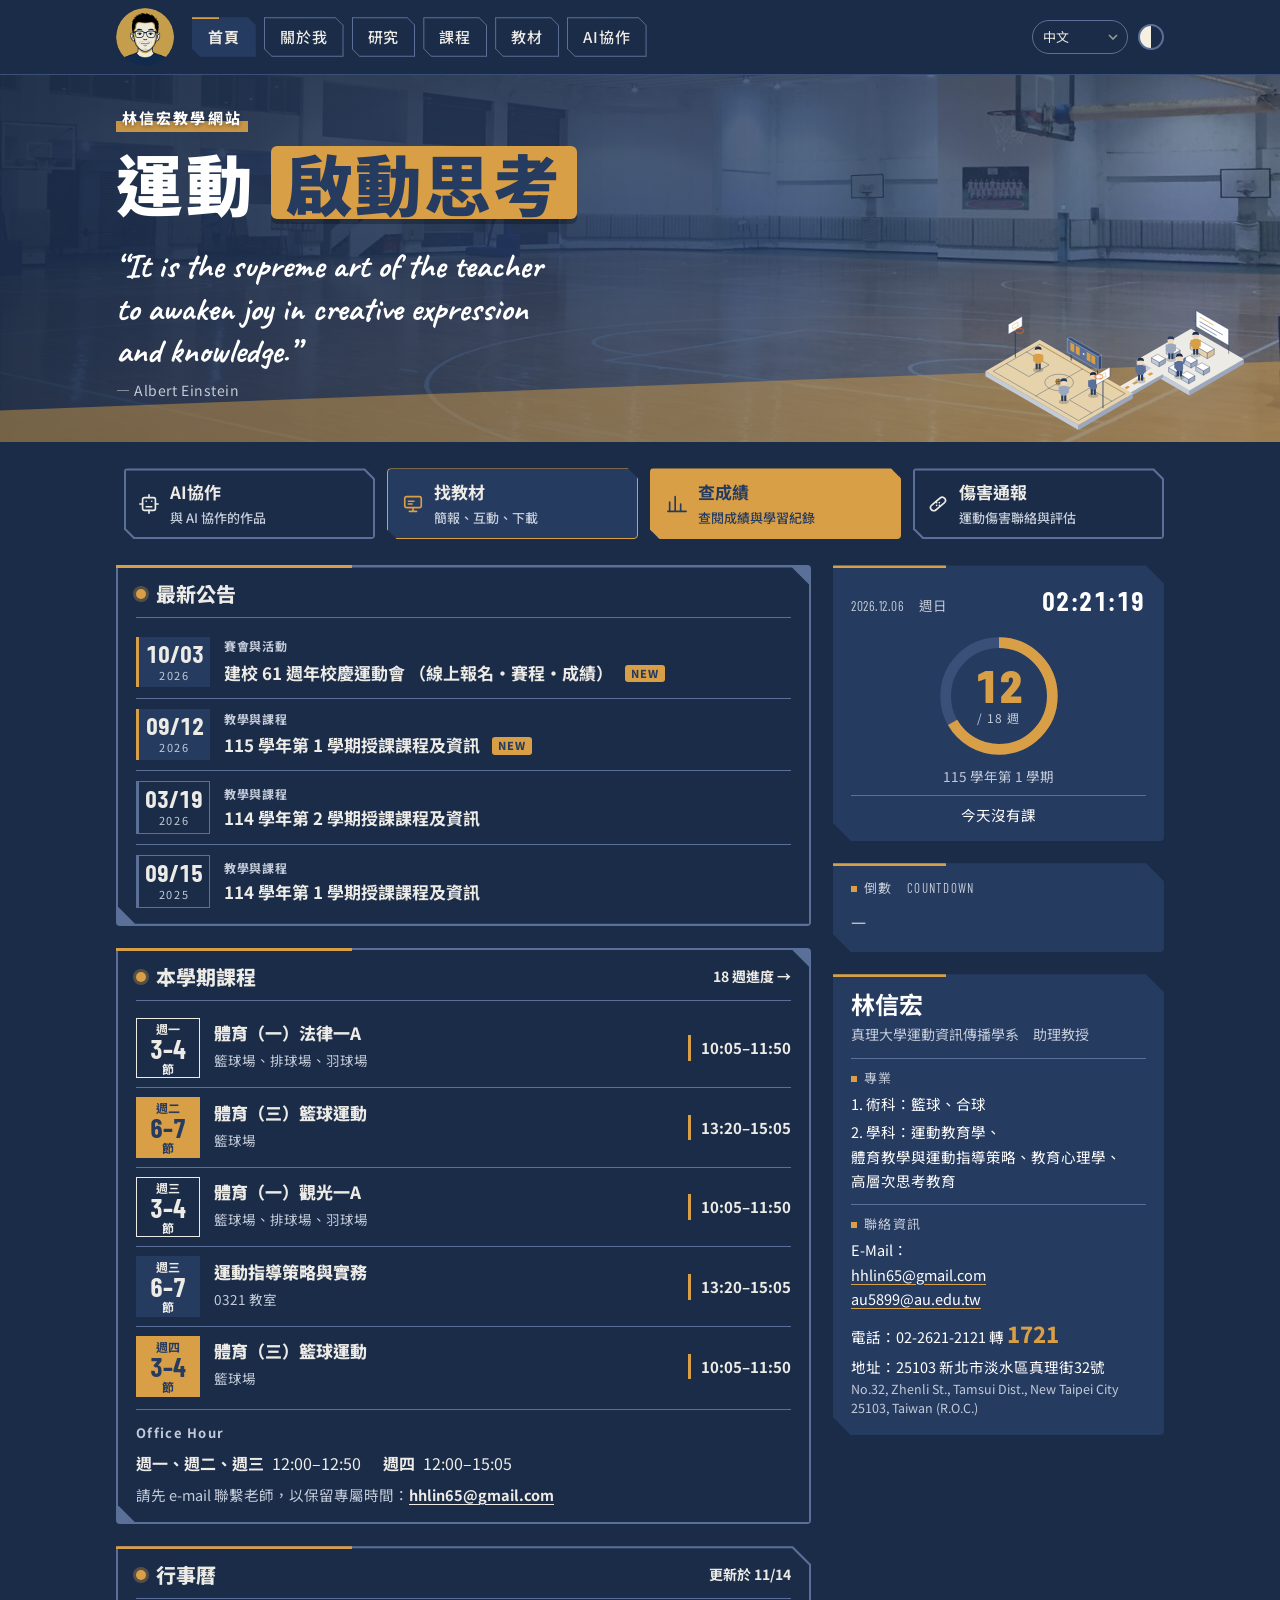
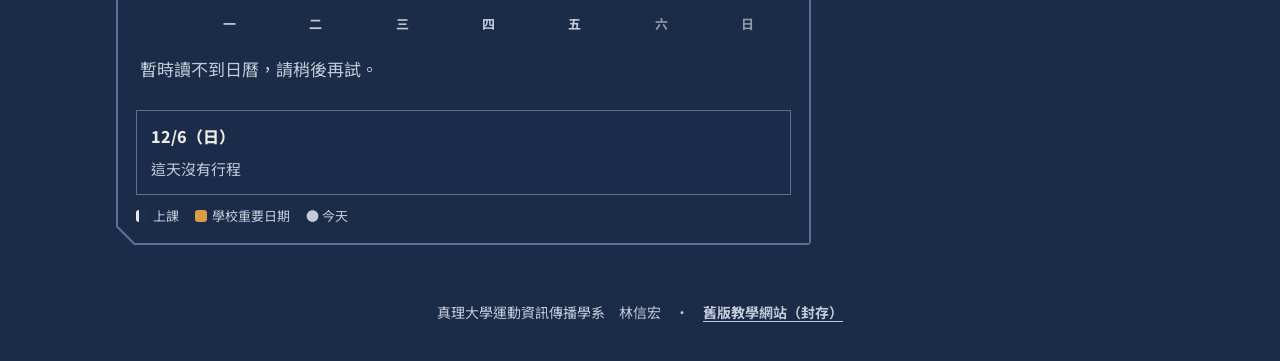
==== commit 67503504: "Clarify "flexible teaching week" translations (weeks 17-18) The Chinese term means a flexible week a" ====
--- a/index.html
+++ b/index.html
@@ -14,7 +14,7 @@
 <script>try{var _t=localStorage.getItem("theme");if(_t!=="light"&&_t!=="dark")_t="dark";document.documentElement.setAttribute("data-theme",_t)}catch(e){document.documentElement.setAttribute("data-theme","dark")}</script>
 <link rel="preconnect" href="https://fonts.googleapis.com"><link rel="preconnect" href="https://fonts.gstatic.com" crossorigin>
 <link rel="stylesheet" href="https://fonts.googleapis.com/css2?family=Barlow+Condensed:wght@600;700;800&family=Caveat:wght@700&family=Noto+Sans+TC:wght@400;500;700;800&family=Noto+Sans:wght@400;500;700;800&family=Noto+Sans+JP:wght@400;500;700;800&display=swap">
-<link rel="stylesheet" href="assets/css/index.css?v=20261115f">
+<link rel="stylesheet" href="assets/css/index.css?v=20261115g">
 </head>
 <body>
 <header class="top"><div class="wrap">
@@ -189,7 +189,7 @@
 function tick(){var n=new Date();a.textContent=n.getFullYear()+'.'+p(n.getMonth()+1)+'.'+p(n.getDate())+'　週'+D[n.getDay()];b.textContent=p(n.getHours())+':'+p(n.getMinutes())+':'+p(n.getSeconds())}
 tick();setInterval(tick,1000)})();
 </script>
-<script src="assets/js/site.js?v=20261115f" defer></script>
-<script src="assets/js/i18n.js?v=20261115f" defer></script>
+<script src="assets/js/site.js?v=20261115g" defer></script>
+<script src="assets/js/i18n.js?v=20261115g" defer></script>
 </body>
 </html>
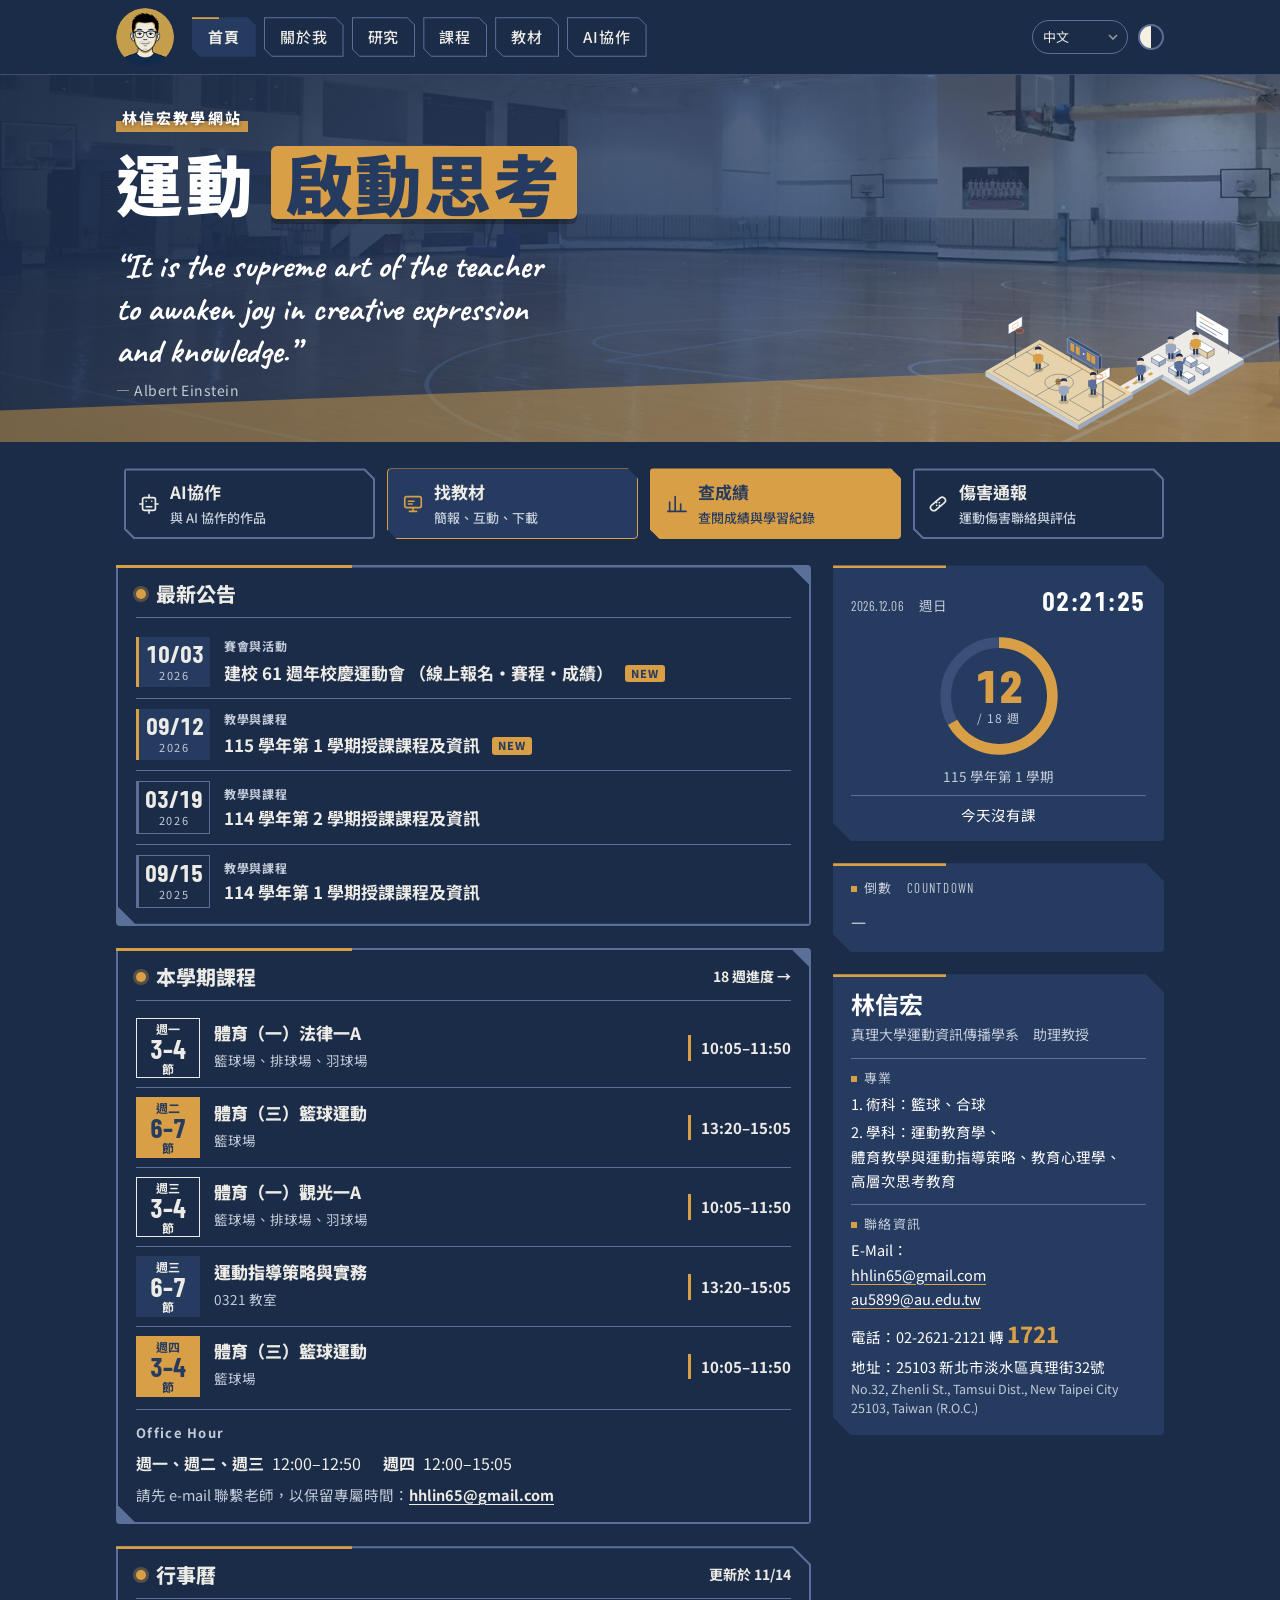
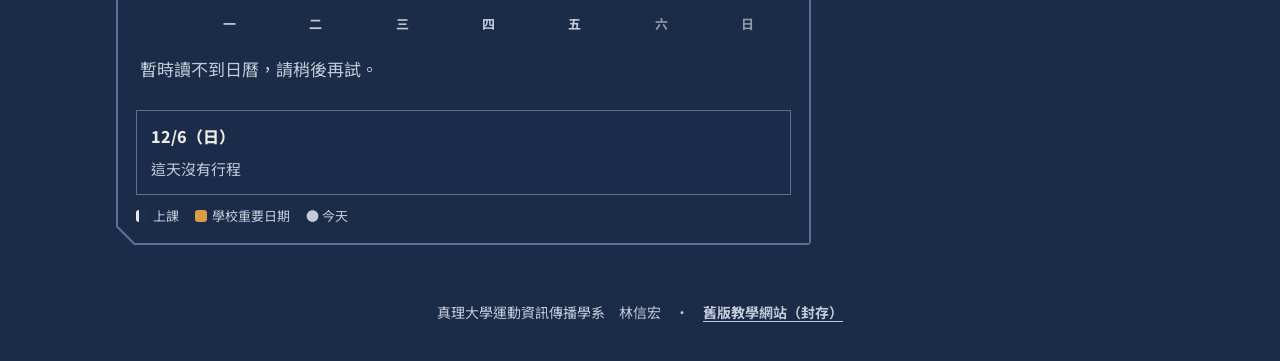
==== commit 325e75de: "About: add AI collaboration and teaching applications card (en/ja/vi) Co-Authored-By: Claude Sonnet " ====
--- a/index.html
+++ b/index.html
@@ -190,6 +190,6 @@
 tick();setInterval(tick,1000)})();
 </script>
 <script src="assets/js/site.js?v=20261115g" defer></script>
-<script src="assets/js/i18n.js?v=20261115g" defer></script>
+<script src="assets/js/i18n.js?v=20261117a" defer></script>
 </body>
 </html>
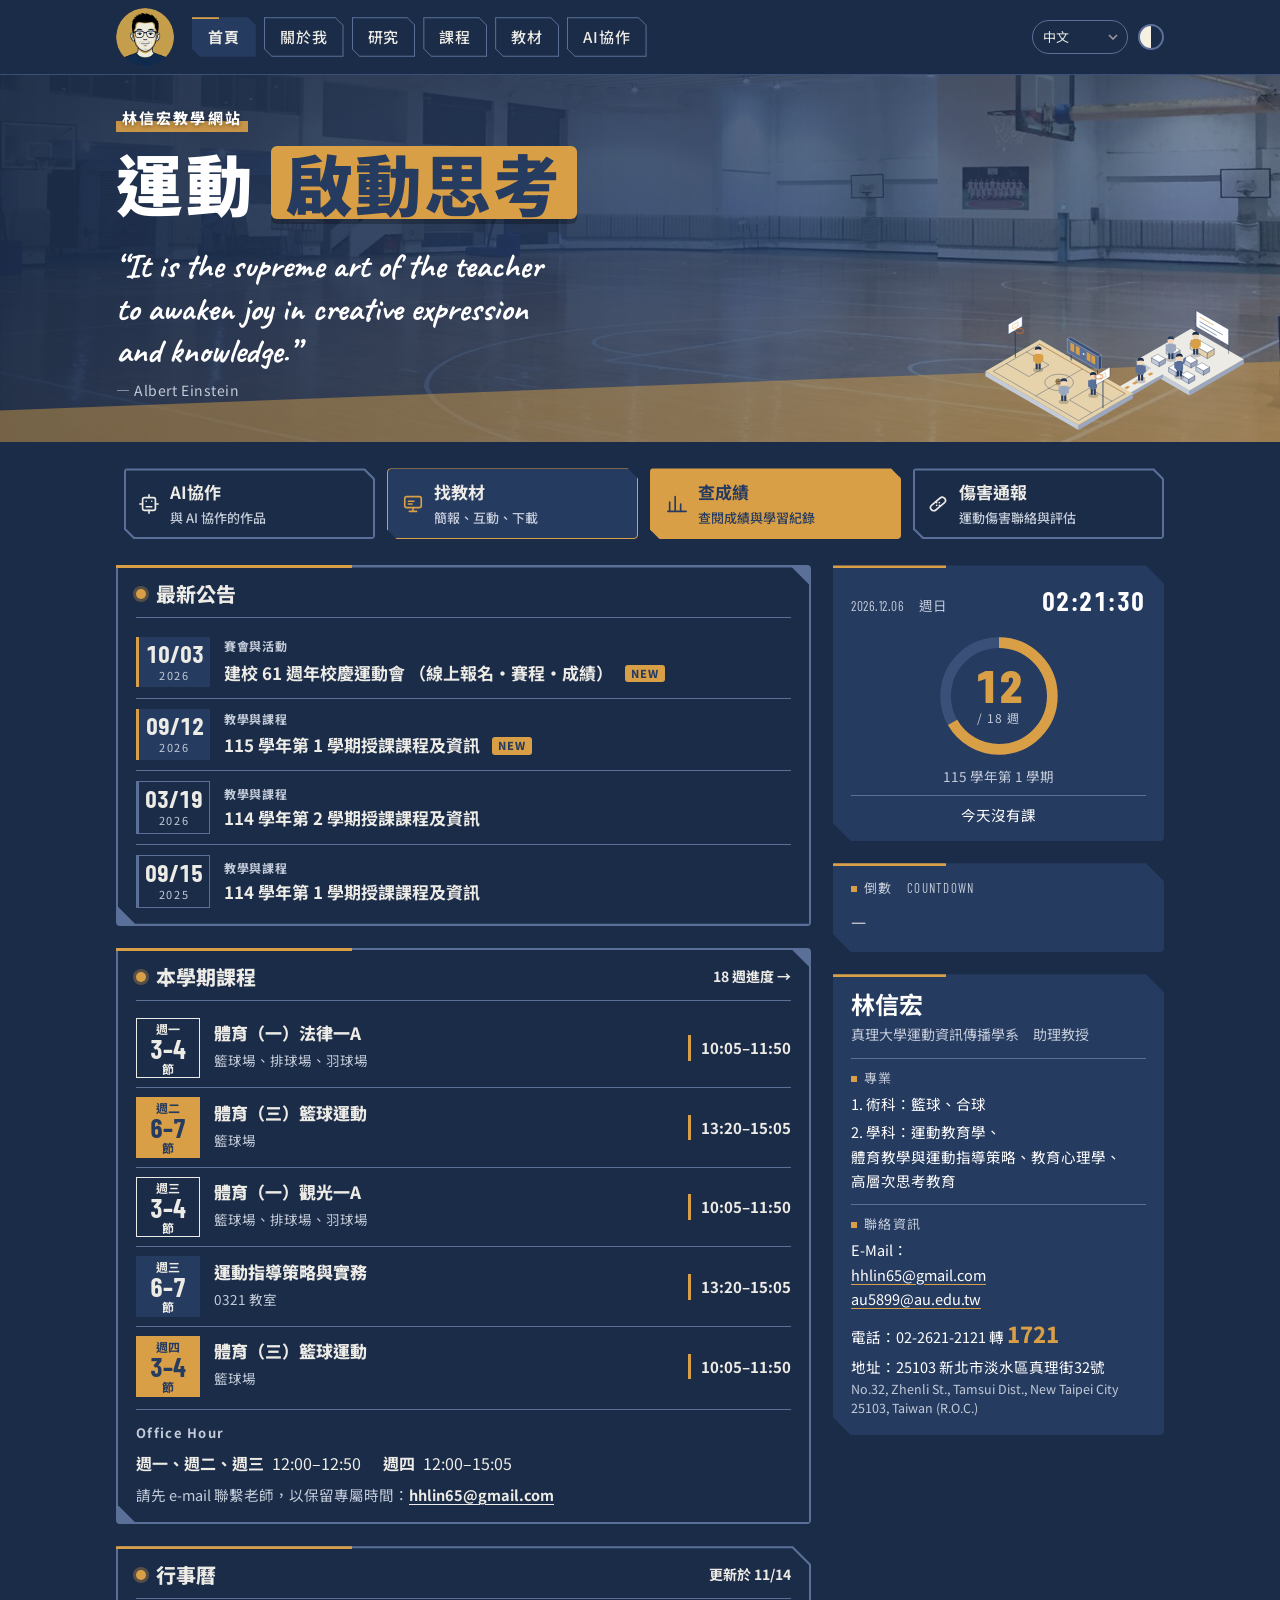
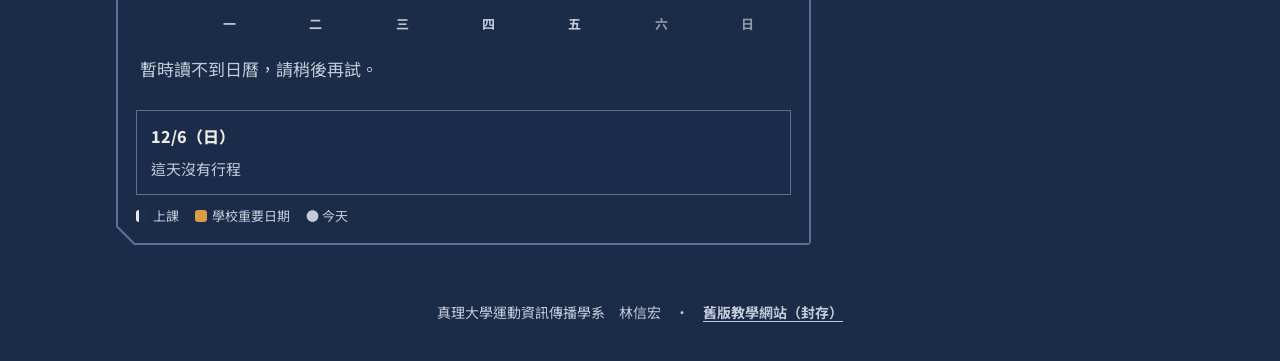
==== commit a01746d3: "About: reword first future-direction line (Arno) Co-Authored-By: Claude Sonnet 5.5 <noreply@anthropi" ====
--- a/index.html
+++ b/index.html
@@ -190,6 +190,6 @@
 tick();setInterval(tick,1000)})();
 </script>
 <script src="assets/js/site.js?v=20261115g" defer></script>
-<script src="assets/js/i18n.js?v=20261117a" defer></script>
+<script src="assets/js/i18n.js?v=20261117b" defer></script>
 </body>
 </html>
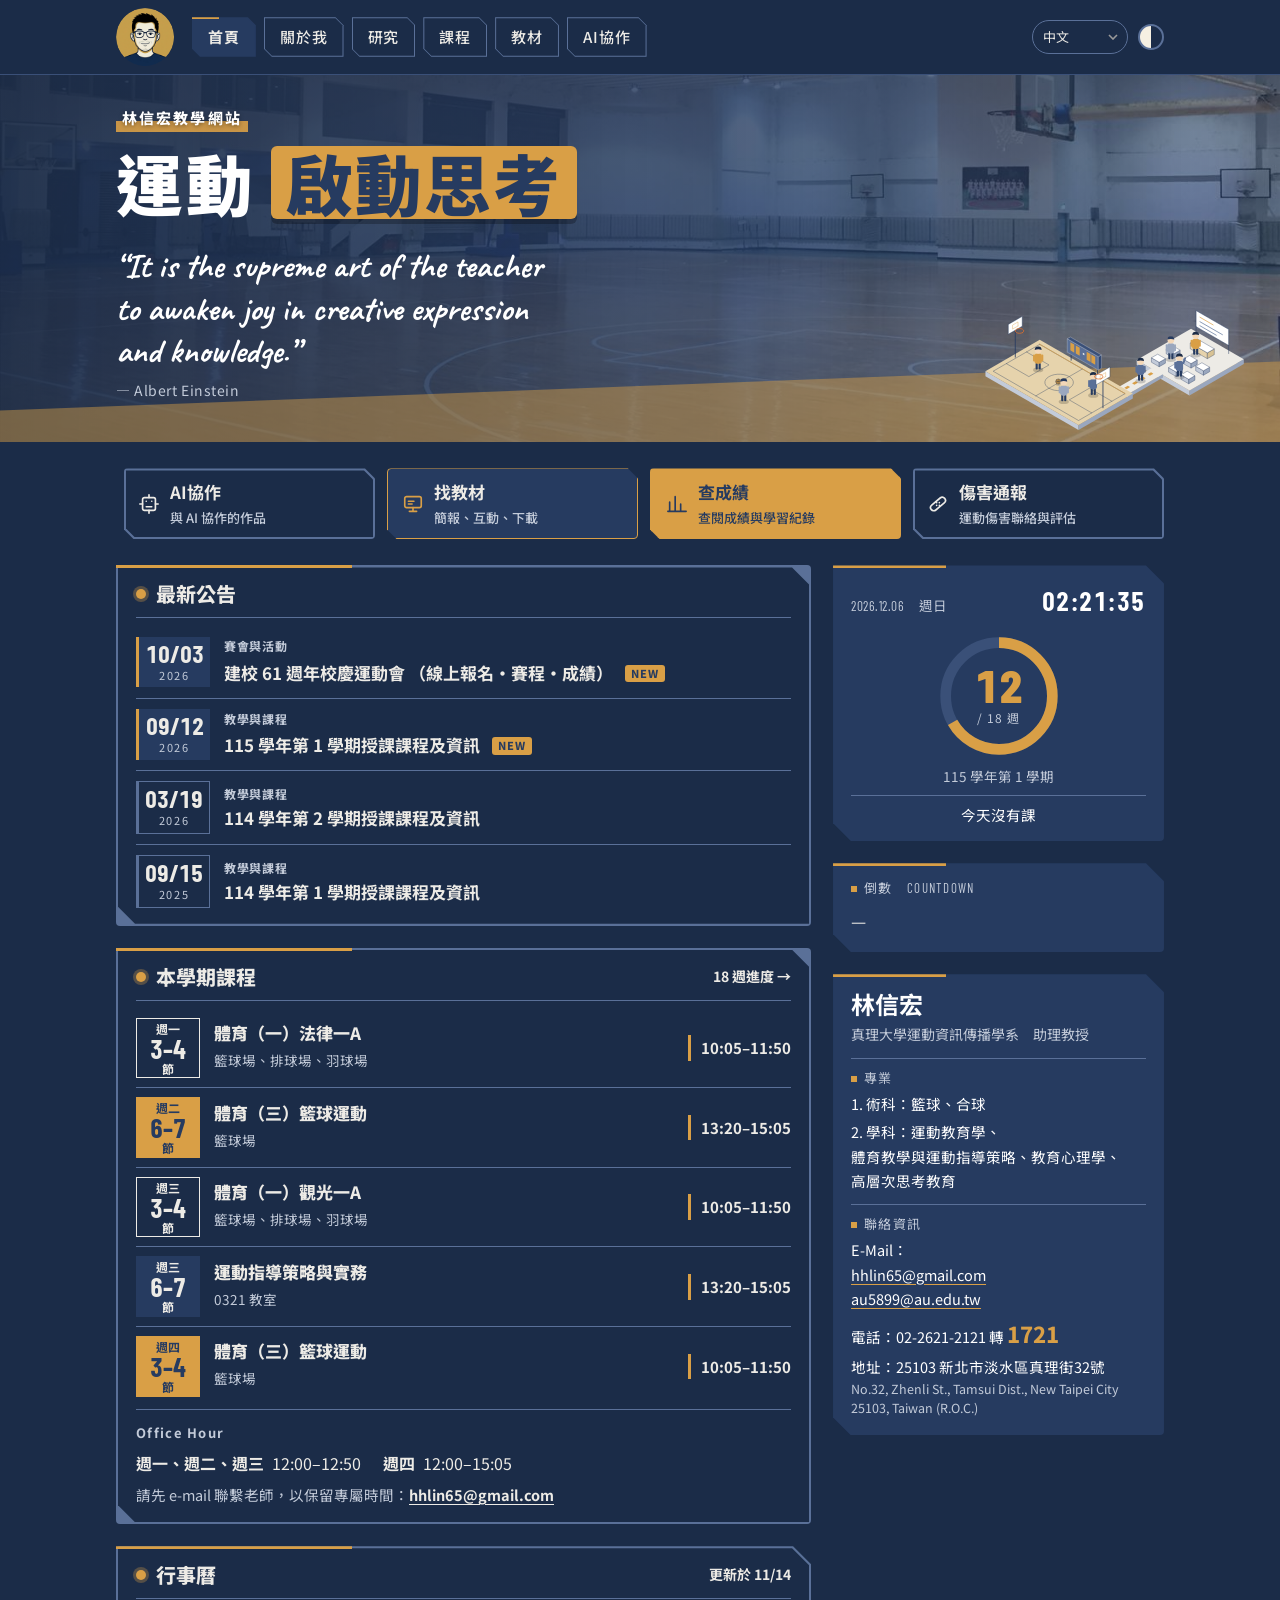
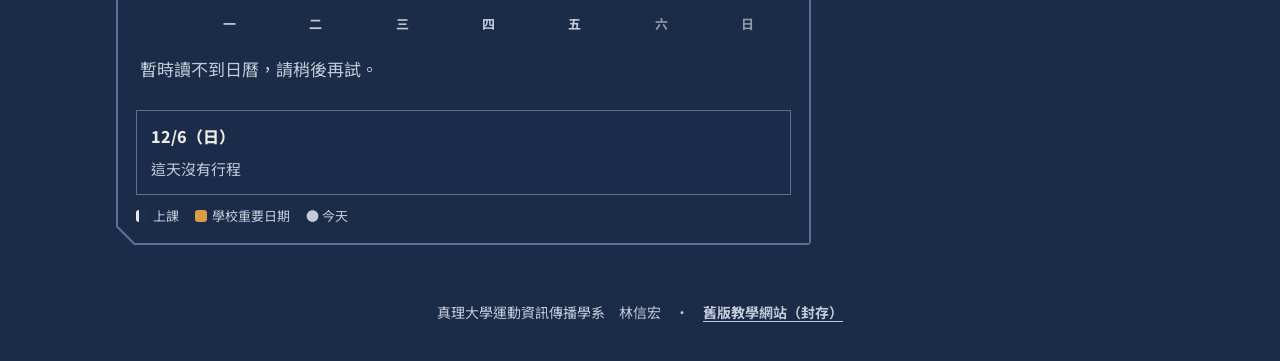
==== commit 17fd523d: "About: rename system category to sport activity management and fitness testing (Arno) Co-Authored-By" ====
--- a/index.html
+++ b/index.html
@@ -190,6 +190,6 @@
 tick();setInterval(tick,1000)})();
 </script>
 <script src="assets/js/site.js?v=20261115g" defer></script>
-<script src="assets/js/i18n.js?v=20261117b" defer></script>
+<script src="assets/js/i18n.js?v=20261117c" defer></script>
 </body>
 </html>
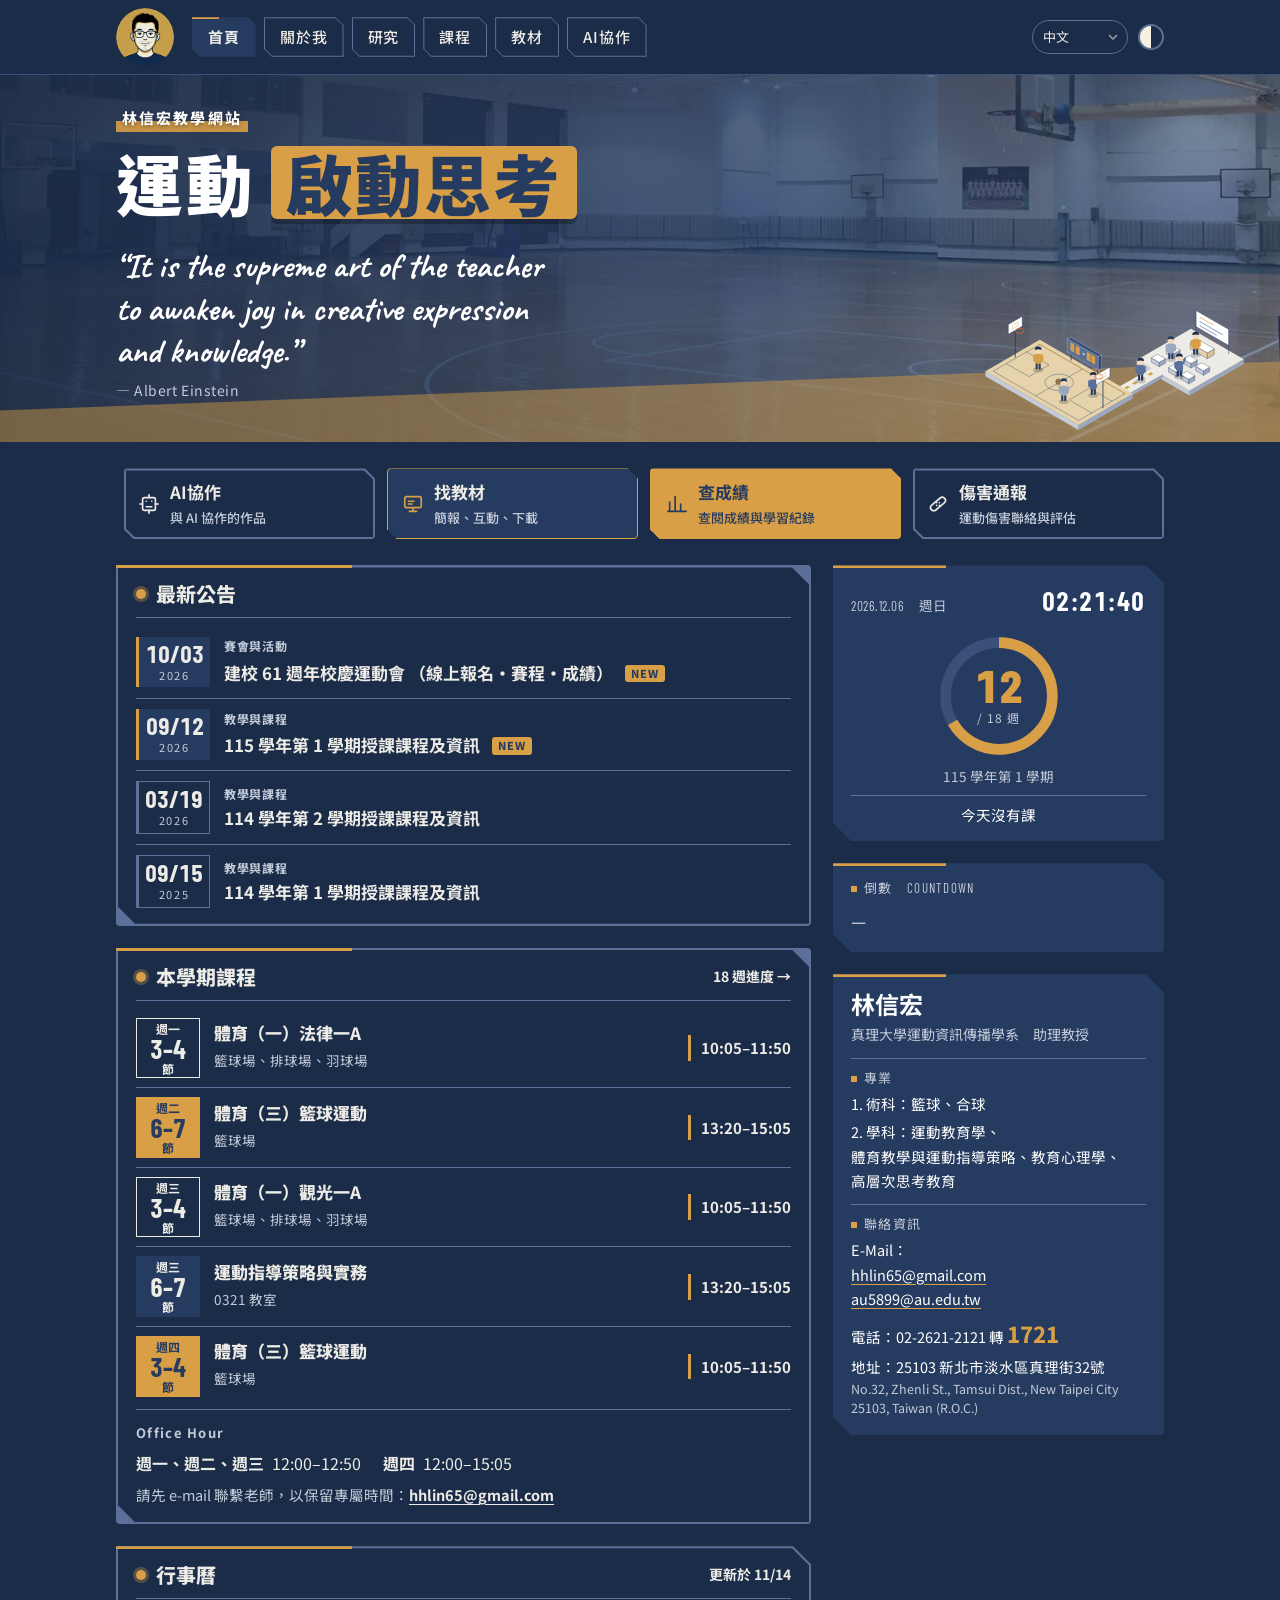
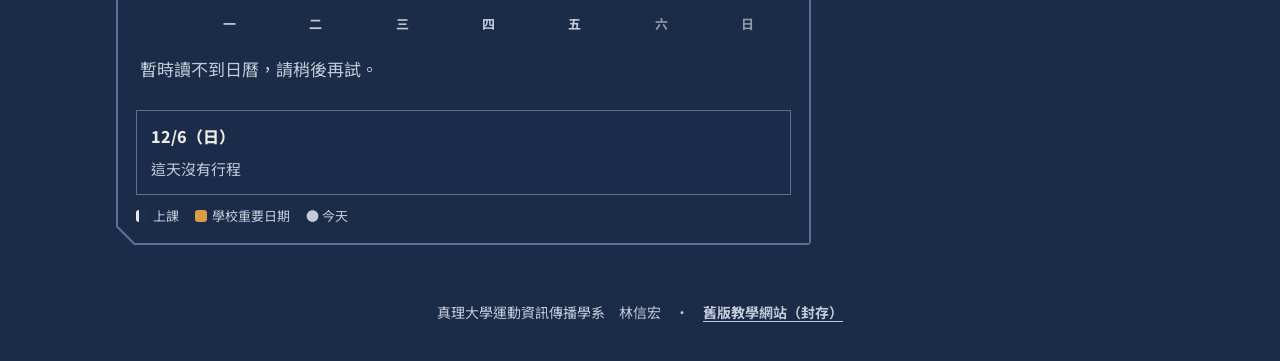
==== commit 9f1e0491: "About: reword third future-direction line (Arno) Co-Authored-By: Claude Sonnet 5.5 <noreply@anthropi" ====
--- a/index.html
+++ b/index.html
@@ -190,6 +190,6 @@
 tick();setInterval(tick,1000)})();
 </script>
 <script src="assets/js/site.js?v=20261115g" defer></script>
-<script src="assets/js/i18n.js?v=20261117c" defer></script>
+<script src="assets/js/i18n.js?v=20261117d" defer></script>
 </body>
 </html>
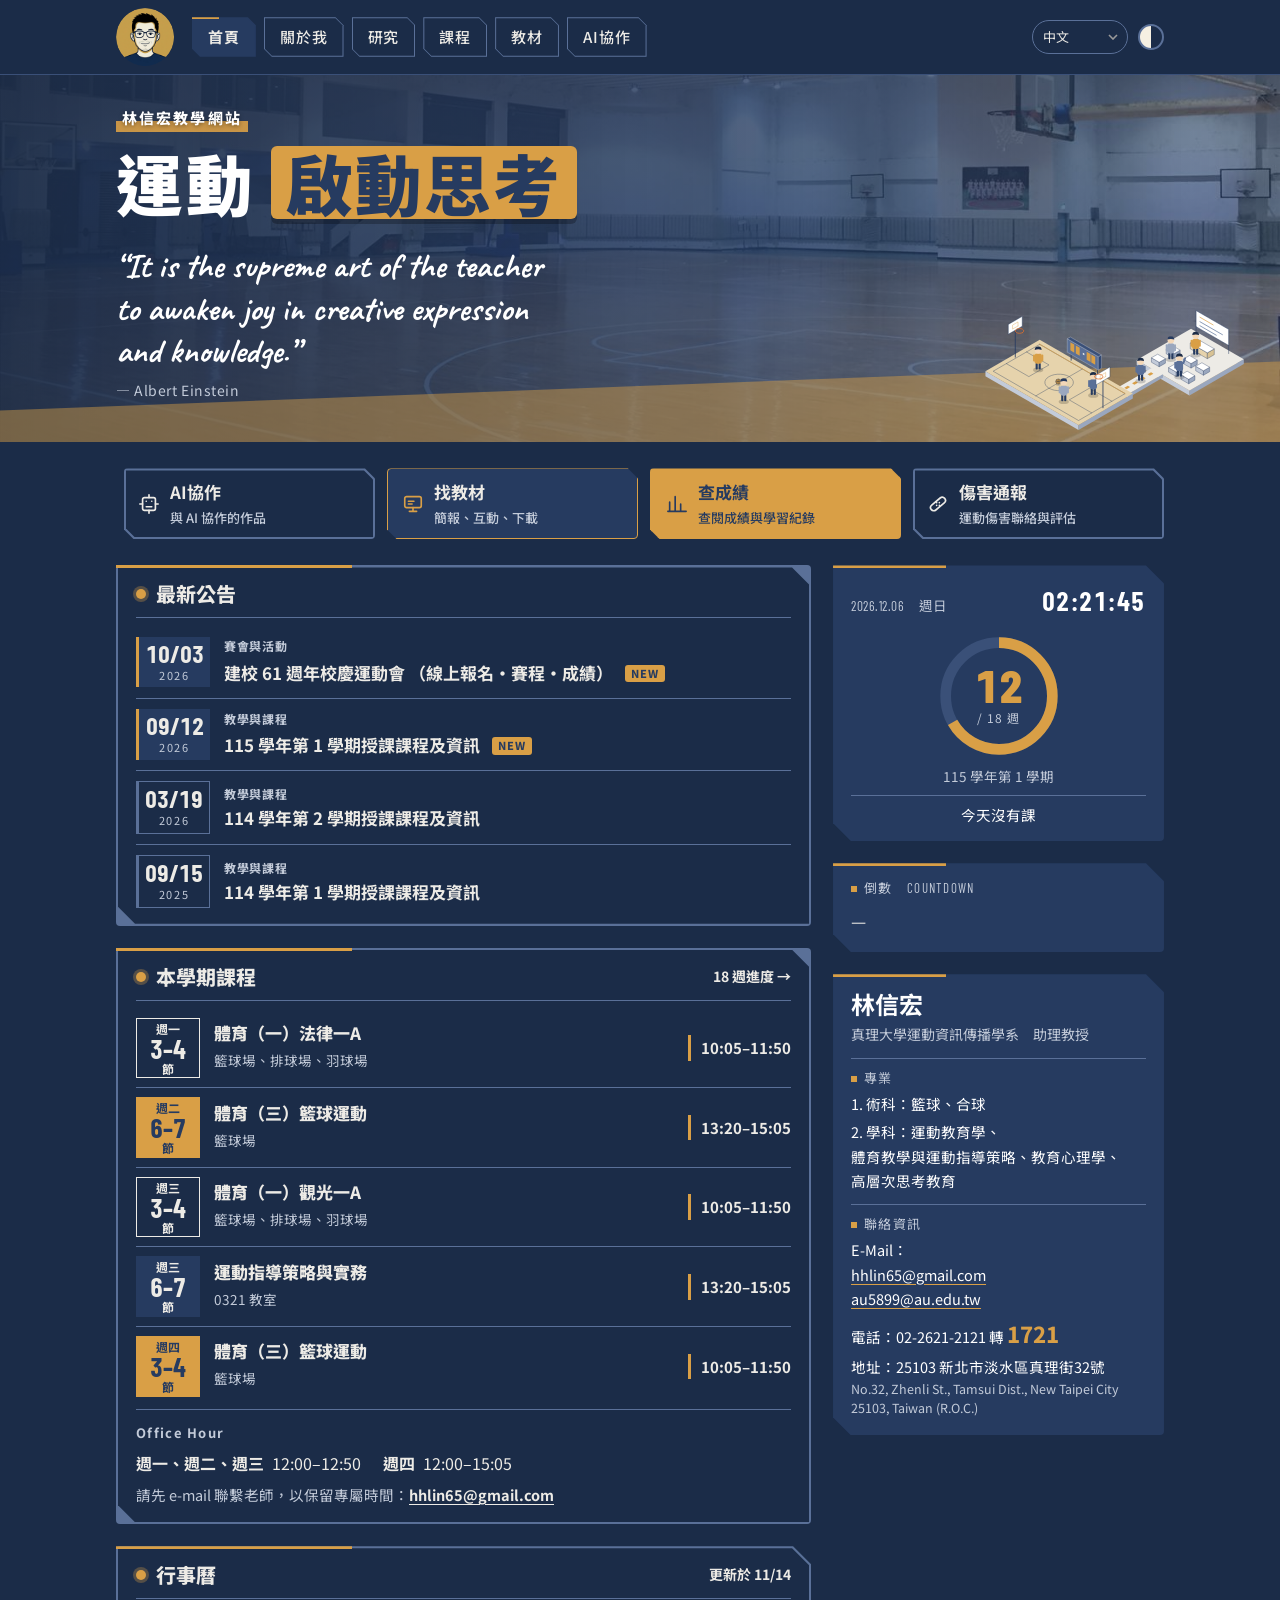
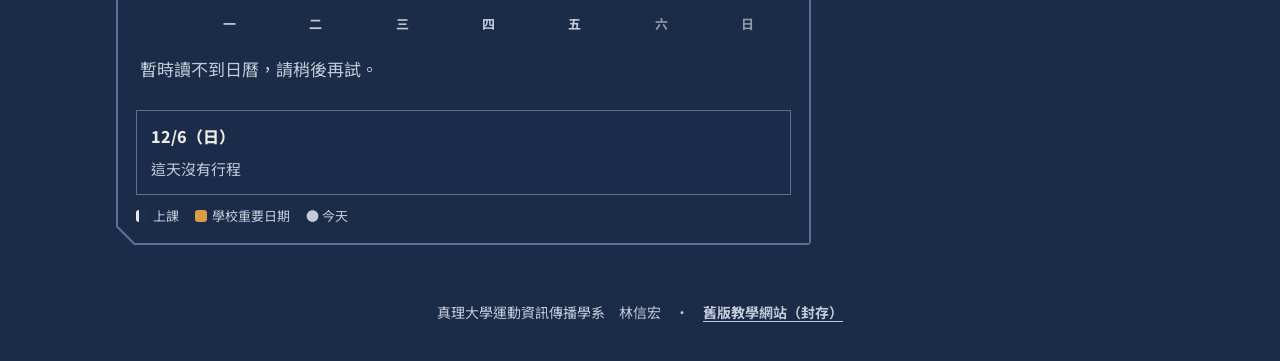
==== commit ca0d2fd0: "About: use cognitive neuroscience wording in second future-direction line (Arno) Co-Authored-By: Cla" ====
--- a/index.html
+++ b/index.html
@@ -190,6 +190,6 @@
 tick();setInterval(tick,1000)})();
 </script>
 <script src="assets/js/site.js?v=20261115g" defer></script>
-<script src="assets/js/i18n.js?v=20261117d" defer></script>
+<script src="assets/js/i18n.js?v=20261117f" defer></script>
 </body>
 </html>
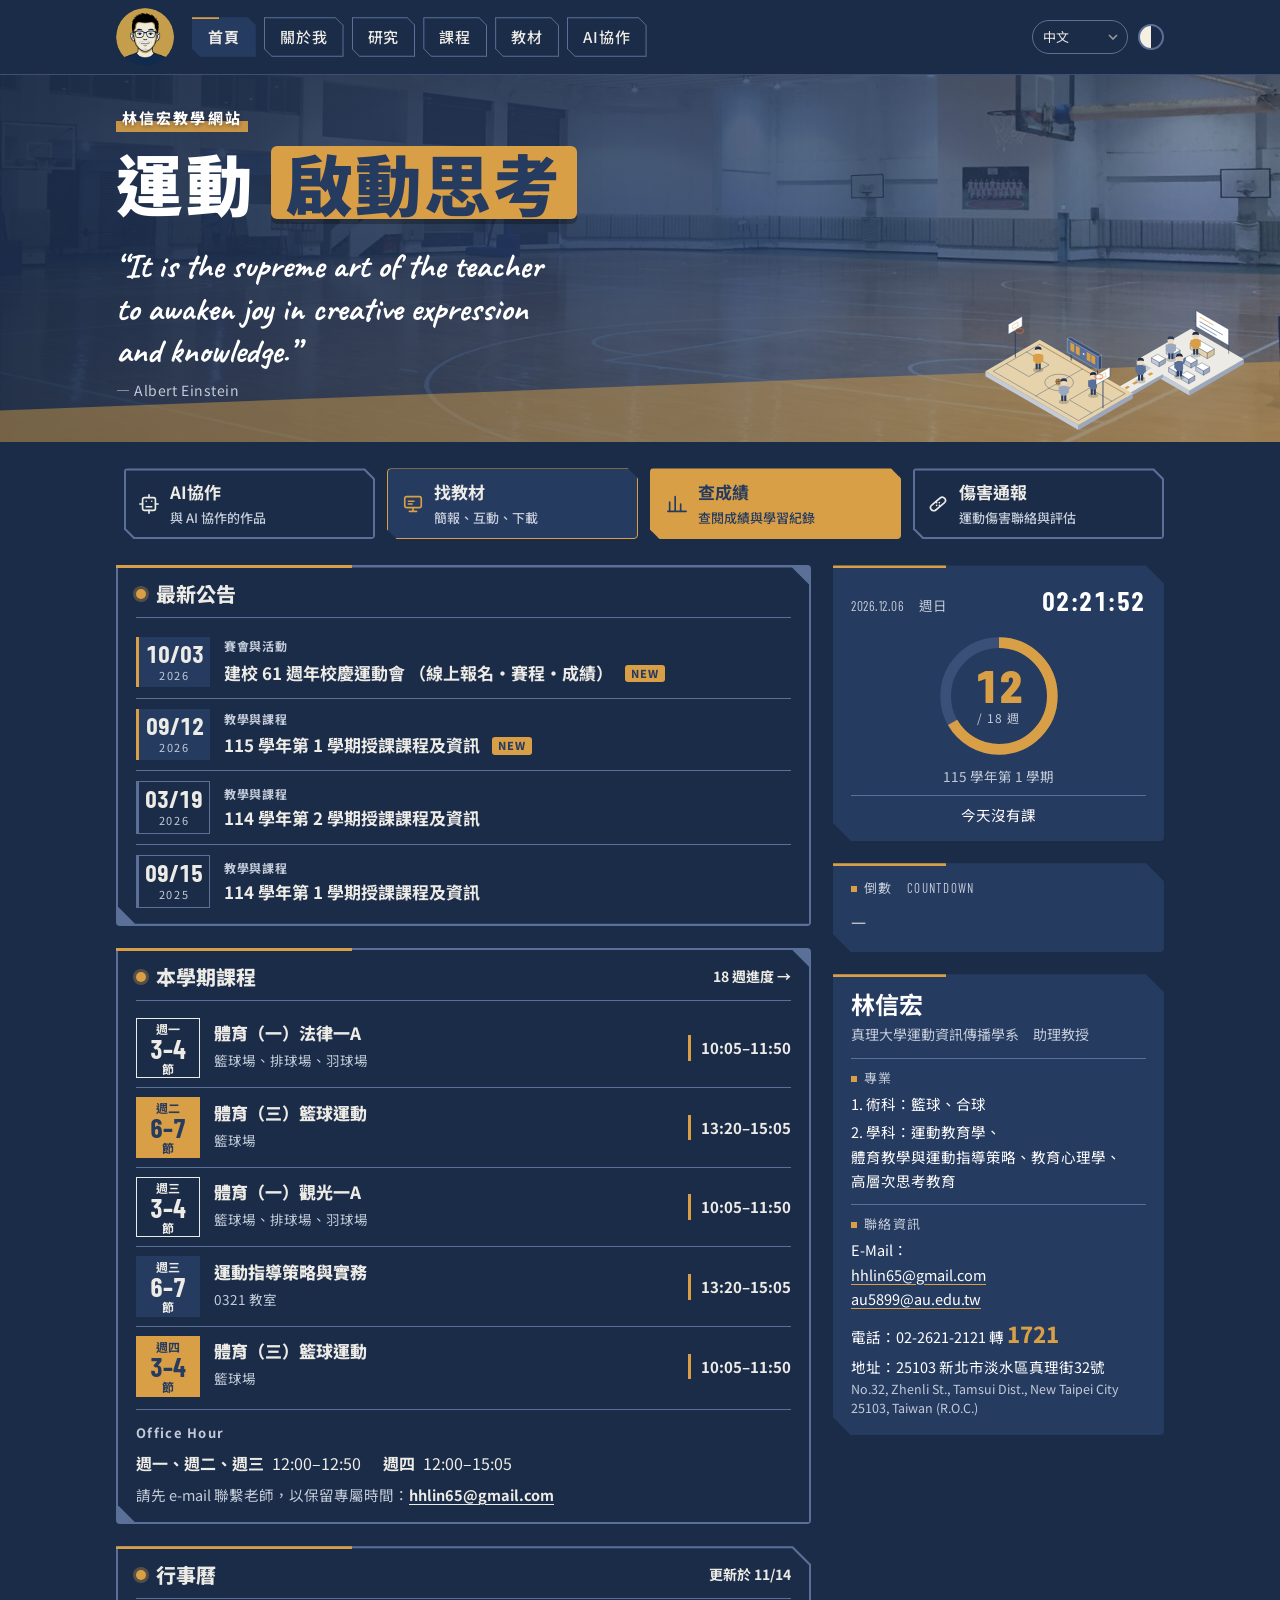
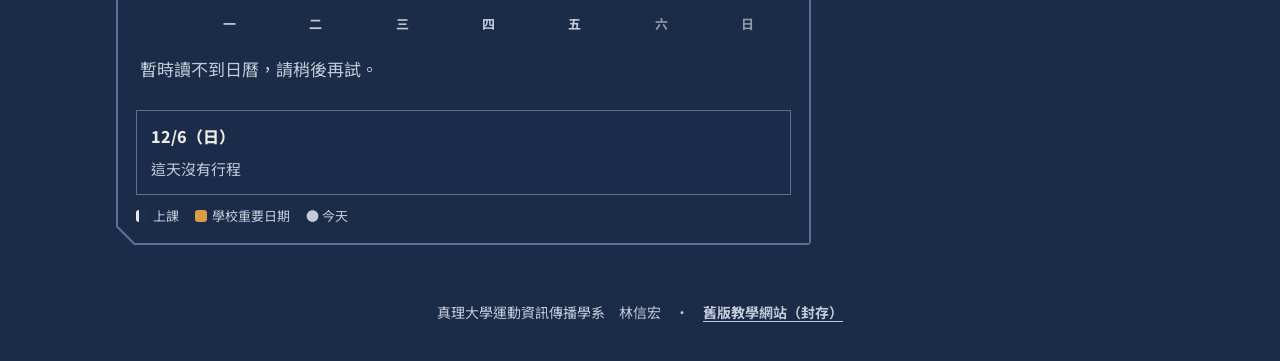
==== commit 6817bec8: "About: move research line to ongoing; two future directions remain (Arno) Co-Authored-By: Claude Son" ====
--- a/index.html
+++ b/index.html
@@ -190,6 +190,6 @@
 tick();setInterval(tick,1000)})();
 </script>
 <script src="assets/js/site.js?v=20261115g" defer></script>
-<script src="assets/js/i18n.js?v=20261117f" defer></script>
+<script src="assets/js/i18n.js?v=20261117g" defer></script>
 </body>
 </html>
